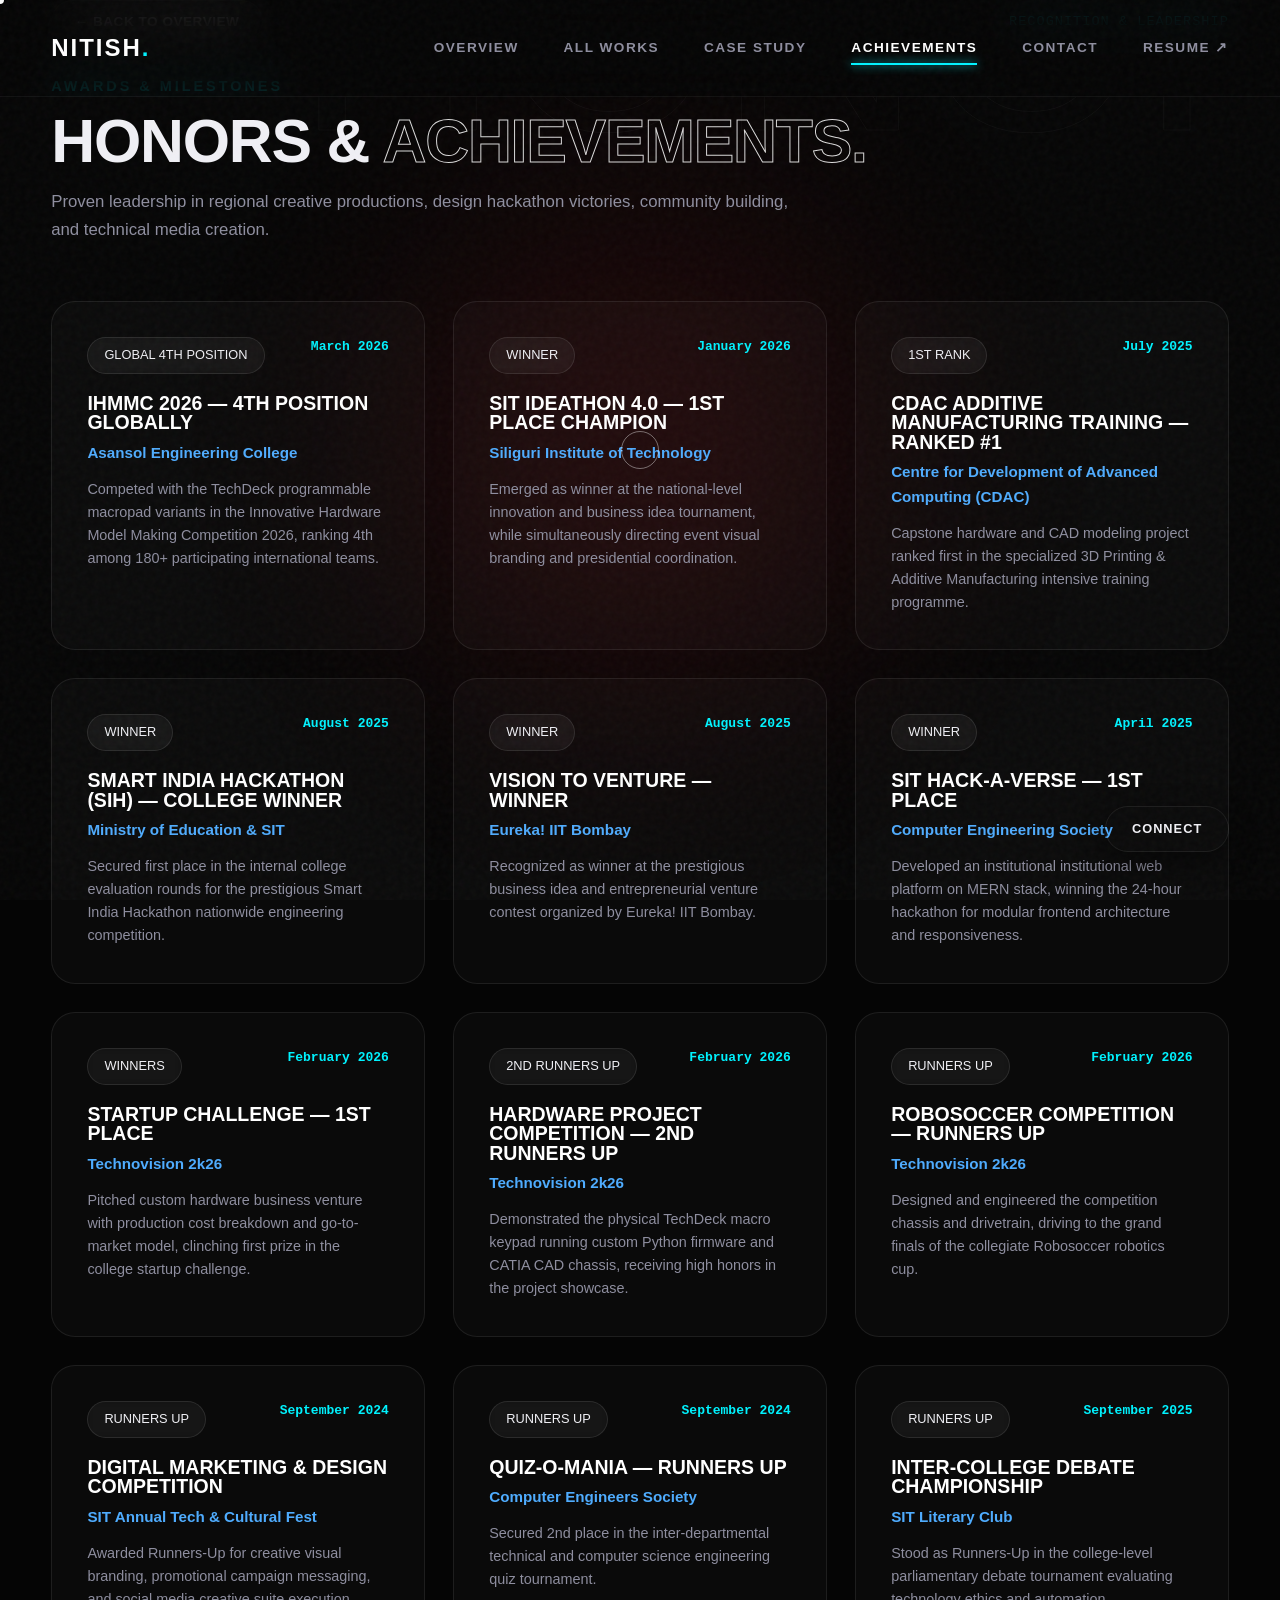
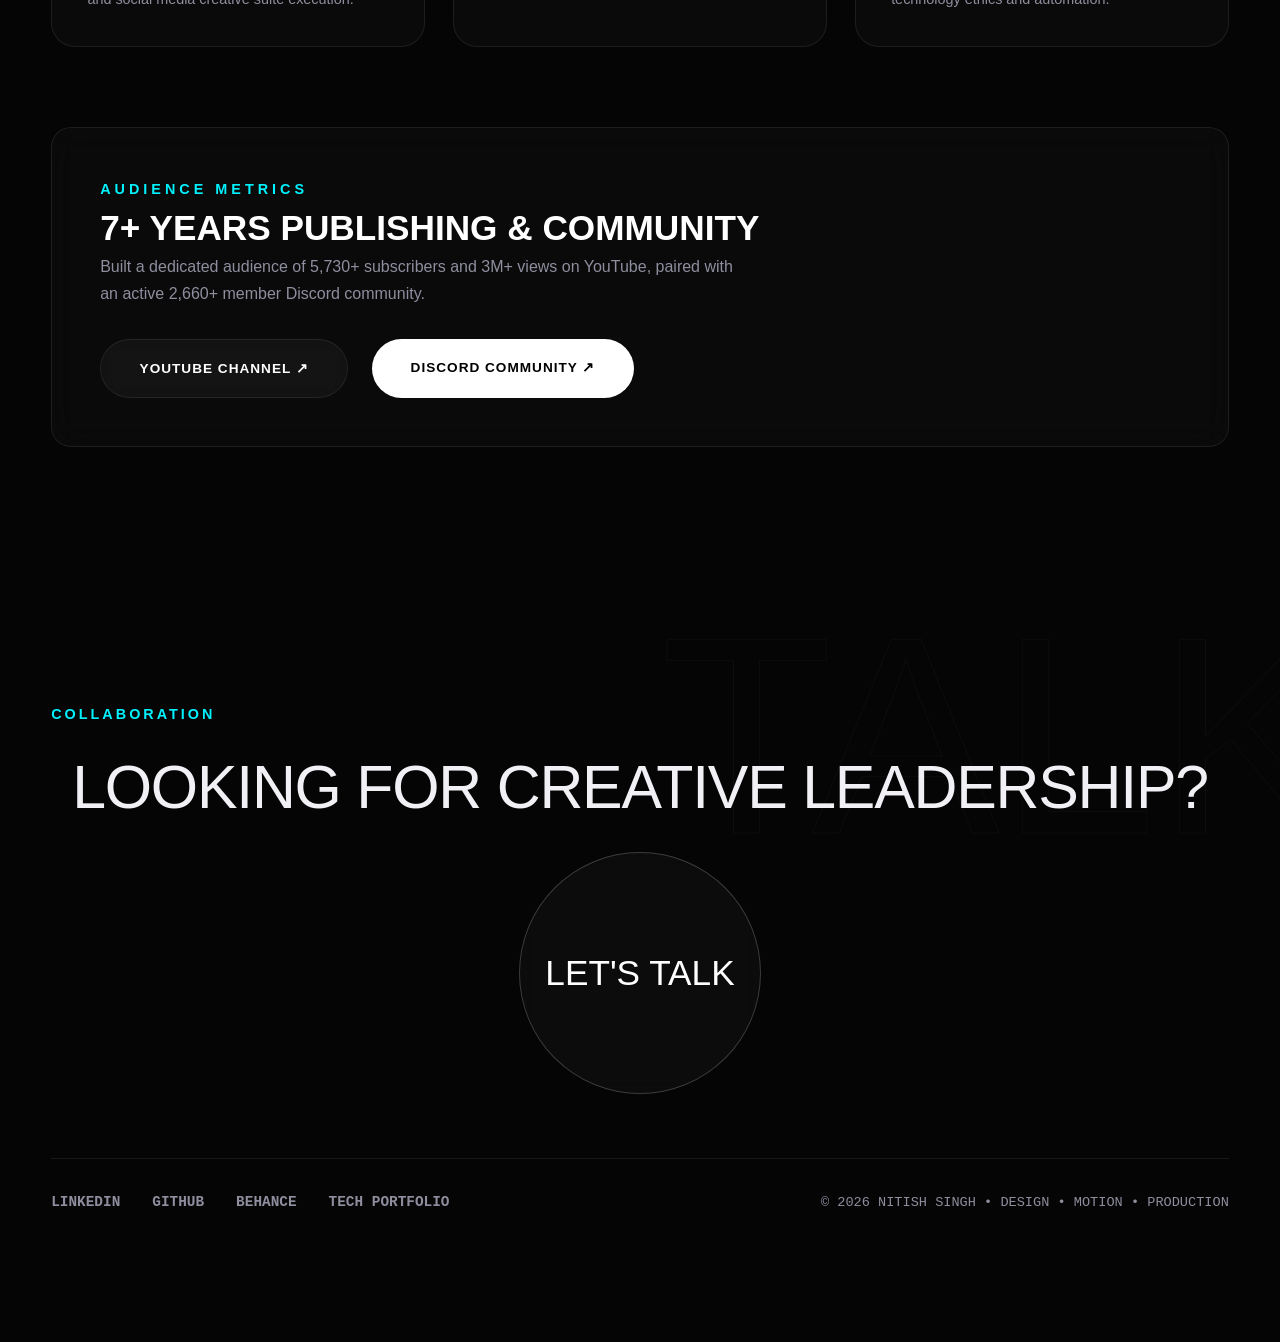
==== achievements/index.html @ adef26c8 "Images" ====
<!DOCTYPE html>
<html lang="en">

<head>
    <meta charset="UTF-8">
    <meta name="viewport" content="width=device-width, initial-scale=1.0">
    <title>Achievements & Recognition | Nitish Singh — Designer & Motion Artist</title>
    <meta name="description" content="Design leadership, hackathon victories, community building milestones, and creative recognition of Nitish Singh.">

    <!-- Fonts -->
    <link rel="preconnect" href="https://fonts.googleapis.com">
    <link rel="preconnect" href="https://fonts.gstatic.com" crossorigin>
    <link href="https://fonts.googleapis.com/css2?family=Cabinet+Grotesk:wght@700;800;900&family=Plus+Jakarta+Sans:wght@400;500;600;700&family=Syne:wght@700;800&display=swap" rel="stylesheet">

    <!-- Styles -->
    <link rel="stylesheet" href="../style.css">
</head>

<body data-page="achievements">
    <script>window.IS_SUBDIR = true;</script>

    <!-- Background Glow Follower -->
    <div id="bg-glow"></div>

    <!-- Custom Cursor -->
    <div id="cursor"></div>
    <div id="cursor-follower"></div>

    <!-- Navigation Header -->
    <header class="navbar">
        <div class="nav-container">
            <a href="../index.html" class="logo magnetic" data-magnetic-strength="10">NITISH<span class="dot">.</span></a>

            <nav class="desktop-nav">
                <ul class="nav-links">
                    <li><a href="../index.html" class="hover-blur nav-item">Overview</a></li>
                    <li><a href="../works/index.html" class="hover-blur nav-item">All Works</a></li>
                    <li><a href="../index.html#work" class="hover-blur nav-item">Case Study</a></li>
                    <li><a href="../achievements/index.html" class="hover-blur nav-item is-active">Achievements</a></li>
                    <li><a href="../contact/index.html" class="hover-blur nav-item">Contact</a></li>
                    <li><a href="../assets/Nitish_Singh_Creative_Resume.pdf" target="_blank" class="hover-blur nav-item">Resume ↗</a></li>
                </ul>
            </nav>

            <!-- Mobile Navigation Toggle -->
            <button id="mobileNavToggle" class="mobile-nav-toggle" aria-label="Toggle navigation menu">
                <span>MENU</span>
            </button>
        </div>
    </header>

    <!-- Mobile Menu Drawer Overlay -->
    <div id="mobileMenu" class="mobile-menu-drawer">
        <button id="mobileMenuClose" class="mobile-menu-close" aria-label="Close menu">&times;</button>
        <a href="../index.html">Overview</a>
        <a href="../works/index.html">All Works</a>
        <a href="../works/branding/index.html">Branding & Identity</a>
        <a href="../works/graphics/index.html">Graphic Design</a>
        <a href="../works/motionvideo/index.html">Motion & Video</a>
        <a href="../works/mockups/index.html">3D & Mockups</a>
        <a href="../works/socialcontent/index.html">Social Content</a>
        <a href="../achievements/index.html">Achievements</a>
        <a href="../contact/index.html">Contact</a>
        <a href="../assets/Nitish_Singh_Creative_Resume.pdf" target="_blank">Resume ↗</a>
    </div>

    <main>
        <!-- Dedicated Achievements Hero -->
        <section class="works-page-hero padding-y">
            <div class="container relative">
                <div class="bg-letter outline">HONOR</div>

                <!-- Back Navigation Action -->
                <div class="works-header-top">
                    <a href="../index.html" class="back-btn-pill magnetic" data-magnetic-strength="15">
                        ← BACK TO OVERVIEW
                    </a>
                    <span style="font-family: monospace; font-size: 0.85rem; color: var(--accent-cyan); letter-spacing: 1px;">
                        RECOGNITION & LEADERSHIP
                    </span>
                </div>

                <!-- Section Heading -->
                <div class="section-title">
                    <p class="greeting" style="color: var(--accent-cyan); letter-spacing: 3px;">AWARDS & MILESTONES</p>
                    <h1 class="display-sm">Honors & <span class="outline">Achievements.</span></h1>
                    <p class="hero-desc" style="max-width: 760px; margin-top: 0.6rem; color: var(--text-muted); font-size: 1.05rem; line-height: 1.7;">
                        Proven leadership in regional creative productions, design hackathon victories, community building, and technical media creation.
                    </p>
                </div>

                <!-- Achievements Grid -->
                <div class="achievements-grid" id="achievementsGridContainer" style="margin-top: 3.5rem;">
                    <!-- Populated dynamically via shared.js -->
                </div>

                <!-- Creator Journey Metric Banner -->
                <div style="margin-top: 5rem; padding: 3rem; background: var(--glass-bg); border: 1px solid var(--glass-border); border-radius: 20px; backdrop-filter: blur(15px);">
                    <div style="display: flex; justify-content: space-between; align-items: center; flex-wrap: wrap; gap: 2rem;">
                        <div>
                            <span class="greeting" style="color: var(--accent-cyan); margin: 0;">AUDIENCE METRICS</span>
                            <h3 style="font-size: 2.2rem; color: #fff; margin-top: 0.5rem; margin-bottom: 0.5rem;">7+ Years Publishing & Community</h3>
                            <p style="color: var(--text-muted); max-width: 650px; line-height: 1.7;">
                                Built a dedicated audience of 5,730+ subscribers and 3M+ views on YouTube, paired with an active 2,660+ member Discord community.
                            </p>
                        </div>
                        <div style="display: flex; gap: 1.5rem; flex-wrap: wrap;">
                            <a href="https://www.youtube.com/technologyhell" target="_blank" class="btn secondary magnetic" data-magnetic-strength="15">
                                <span class="btn-text">YOUTUBE CHANNEL ↗</span>
                            </a>
                            <a href="https://discord.com/invite/6ME9TDt" target="_blank" class="btn primary magnetic" data-magnetic-strength="15">
                                <span class="btn-text">DISCORD COMMUNITY ↗</span>
                            </a>
                        </div>
                    </div>
                </div>
            </div>
        </section>

        <!-- Footer / Contact CTA -->
        <footer class="footer padding-y">
            <div class="container text-center relative">
                <div class="bg-letter outline">TALK</div>
                <p class="greeting" style="color: var(--accent-cyan); letter-spacing: 3px;">COLLABORATION</p>
                <p class="display-sm mb-4">LOOKING FOR CREATIVE LEADERSHIP?</p>
                <a href="../contact/index.html" class="circle-btn magnetic-huge" data-magnetic-strength="50">
                    <span>LET'S TALK</span>
                </a>

                <div class="footer-bottom">
                    <div class="socials">
                        <a href="https://www.linkedin.com/in/nitishsinghslg/" target="_blank" class="hover-blur">LINKEDIN</a>
                        <a href="https://github.com/TechnologyHell" target="_blank" class="hover-blur">GITHUB</a>
                        <a href="https://www.behance.net/technologyhell" target="_blank" class="hover-blur">BEHANCE</a>
                        <a href="https://nitish.technologyhell.in/" target="_blank" class="hover-blur">TECH PORTFOLIO</a>
                    </div>
                    <div class="copy" style="color: var(--text-muted); font-size: 0.85rem; font-family: monospace;">
                        &copy; 2026 NITISH SINGH • DESIGN &bull; MOTION &bull; PRODUCTION
                    </div>
                </div>
            </div>
        </footer>
    </main>

    <!-- Global Draggable Connect Quick Action Button (Persistent across reloads) -->
    <a href="mailto:nitishsinghslg@gmail.com" id="draggable-btn" class="btn magnetic sm" data-magnetic-strength="20" aria-label="Connect with Nitish">
        <span class="btn-text">CONNECT</span>
    </a>

    <!-- Scripts -->
    <script src="../assets/portfolio-data.js"></script>
    <script src="../shared.js"></script>
</body>

</html>
---- style.css ----
/* =========================================================
   PREMIUM PORTFOLIO CSS - Dark, Dynamic, Sci-Fi Aesthetics
   Revision 3.1: Centered Warm Hero, Unbroken Motion Grid, Equal Perspectives & Dedicated Category Routes
   ========================================================= */

:root {
    --bg-black: #050505;
    --bg-darker: #0a0a0c;
    --bg-card: rgba(15, 15, 20, 0.7);
    --text-main: #f0f0f5;
    --text-muted: #8e8e9f;
    
    /* Restored subtle warm reddish atmosphere from earlier version */
    --neon-glow: rgba(255, 30, 40, 0.38);
    
    /* Precision cyan accent for highlights */
    --accent-cyan: #00f2fe;
    --accent-indigo: #4facfe;
    
    --glass-bg: rgba(255, 255, 255, 0.025);
    --glass-border: rgba(255, 255, 255, 0.08);
    --glass-border-hover: rgba(0, 242, 254, 0.4);

    --font-heading: 'Outfit', sans-serif;
    --font-body: 'Space Grotesk', sans-serif;
    
    --ease-out-expo: cubic-bezier(0.16, 1, 0.3, 1);
}

/* Base & Typography */
* {
    margin: 0;
    padding: 0;
    box-sizing: border-box;
    cursor: none; /* Custom Cursor implementation */
}

html {
    scroll-behavior: initial; /* JS handles smooth scroll for premium feel */
}

body {
    background-color: var(--bg-black);
    color: var(--text-main);
    font-family: var(--font-body);
    overflow-x: hidden;
    line-height: 1.6;
}

/* Background Texture & Glow (Warm Reddish Sci-Fi Atmosphere) */
body::before {
    content: '';
    position: fixed;
    top: 0; left: 0; width: 100vw; height: 100vh;
    background-image: url('data:image/svg+xml,%3Csvg viewBox="0 0 200 200" xmlns="http://www.w3.org/2000/svg"%3E%3Cfilter id="noiseFilter"%3E%3CfeTurbulence type="fractalNoise" baseFrequency="0.8" numOctaves="3" stitchTiles="stitch"/%3E%3C/filter%3E%3Crect width="100%25" height="100%25" filter="url(%23noiseFilter)" opacity="0.04"/%3E%3C/svg%3E');
    pointer-events: none;
    z-index: 999;
}

#bg-glow {
    position: fixed;
    width: 65vw;
    height: 65vw;
    border-radius: 50%;
    background: radial-gradient(circle, var(--neon-glow) 0%, transparent 65%);
    filter: blur(95px);
    pointer-events: none;
    z-index: 0;
    top: 50%; left: 50%;
    transform: translate(-50%, -50%);
    opacity: 0.35;
}

/* Custom Cursor Elements */
#cursor, #cursor-follower {
    position: fixed;
    top: 0; left: 0;
    border-radius: 50%;
    pointer-events: none;
    z-index: 10000;
}

#cursor {
    width: 8px; height: 8px;
    background: white;
    transform: translate(-50%, -50%);
    mix-blend-mode: difference;
}

#cursor-follower {
    width: 38px; height: 38px;
    border: 1px solid rgba(255, 255, 255, 0.4);
    transform: translate(-50%, -50%);
    transition: width 0.3s var(--ease-out-expo), height 0.3s var(--ease-out-expo), background 0.3s var(--ease-out-expo);
}

#cursor-follower.hover-active {
    width: 70px; height: 70px;
    background: white;
    border-color: transparent;
    mix-blend-mode: difference;
}

/* Utility Classes */
.container { max-width: 1400px; margin: 0 auto; padding: 0 4vw; z-index: 1; position: relative; }
.container-sm { max-width: 900px; }
.padding-y { padding: 8rem 0; }
.mt-1 { margin-top: 1rem; }
.mt-2 { margin-top: 2rem; }
.mt-3 { margin-top: 3rem; }
.mt-4 { margin-top: 4rem; }
.mb-1 { margin-bottom: 1rem; }
.mb-2 { margin-bottom: 2rem; }
.mb-3 { margin-bottom: 3rem; }
.mb-4 { margin-bottom: 4rem; }
.mx-auto { margin-left: auto; margin-right: auto; }
.text-center { text-align: center; }
.text-right { text-align: right; }
.relative { position: relative; }

/* Text Styles */
h1, h2, h3, h4, .outline { font-family: var(--font-heading); text-transform: uppercase; line-height: 1; }
.outline {
    color: transparent;
    -webkit-text-stroke: 1px rgba(255, 255, 255, 0.85);
}
.text-gradient {
    background: linear-gradient(135deg, var(--accent-cyan), var(--accent-indigo));
    -webkit-background-clip: text;
    background-clip: text;
    -webkit-text-fill-color: transparent;
}
.display-lg { font-size: clamp(3rem, 10vw, 8rem); letter-spacing: -0.04em; }
.display-sm { font-size: clamp(2rem, 5vw, 3.8rem); letter-spacing: -0.02em; margin-bottom: 1rem; }

/* Buttons & Magnetics */
button, a { all: unset; cursor: none; display: inline-block; }

.btn {
    padding: 1.1rem 2.4rem;
    border-radius: 50px;
    font-weight: 700;
    text-transform: uppercase;
    letter-spacing: 1px;
    position: relative;
    overflow: hidden;
    border: 1px solid var(--glass-border);
    transition: transform 0.1s linear, border-color 0.3s;
    font-size: 0.85rem;
    text-align: center;
}
.btn.sm { padding: 0.75rem 1.6rem; font-size: 0.8rem; }
.btn.primary { background: white; color: black; border: none; }
.btn.secondary { background: var(--glass-bg); backdrop-filter: blur(10px); color: white; border: 1px solid var(--glass-border); }

/* Hover fills inside btn */
.btn::before {
    content: '';
    position: absolute;
    top: 100%; left: 0; width: 100%; height: 100%;
    background: linear-gradient(135deg, var(--accent-cyan), var(--accent-indigo));
    transition: top 0.4s var(--ease-out-expo);
    z-index: 0;
}
.btn.primary::before { background: black; }
.btn:hover::before { top: 0; }
.btn-text { position: relative; z-index: 1; transition: color 0.4s var(--ease-out-expo); }
.btn.primary:hover .btn-text { color: white; }
.btn.secondary:hover { border-color: var(--accent-cyan); }
.btn.secondary:hover .btn-text { color: #000; }

/* Navigation */
.navbar {
    position: fixed;
    width: 100%;
    top: 0;
    padding: 1.8rem 0;
    z-index: 100;
    background: rgba(5, 5, 5, 0.75);
    backdrop-filter: blur(20px);
    -webkit-backdrop-filter: blur(20px);
    border-bottom: 1px solid rgba(255, 255, 255, 0.05);
    transition: padding 0.3s, background 0.3s;
}
.nav-container {
    display: flex;
    justify-content: space-between;
    align-items: center;
    padding: 0 4vw;
}
.logo {
    font-family: var(--font-heading);
    font-size: 1.5rem;
    font-weight: 900;
    letter-spacing: 2px;
    color: #fff;
}
.logo .dot { color: var(--accent-cyan); }

.nav-links {
    display: flex;
    gap: 2.8rem;
    list-style: none;
    align-items: center;
}
.nav-links a {
    font-weight: 600;
    text-transform: uppercase;
    font-size: 0.85rem;
    letter-spacing: 1.5px;
    color: var(--text-muted);
    transition: color 0.3s;
    position: relative;
    padding: 0.4rem 0;
}
.nav-links a:hover,
.nav-links a.is-active {
    color: #fff;
}
.nav-links a.is-active::after {
    content: '';
    position: absolute;
    bottom: 0;
    left: 0;
    width: 100%;
    height: 2px;
    background: var(--accent-cyan);
    box-shadow: 0 0 10px var(--accent-cyan);
}

/* Mobile Nav Toggle & Drawer */
.mobile-nav-toggle {
    display: none;
    background: rgba(255, 255, 255, 0.06);
    border: 1px solid var(--glass-border);
    color: #fff;
    padding: 0.6rem 0.8rem;
    border-radius: 8px;
    font-family: monospace;
    font-size: 0.85rem;
    letter-spacing: 1px;
}
.mobile-menu-drawer {
    position: fixed;
    top: 0; left: 0; width: 100vw; height: 100vh;
    background: rgba(5, 5, 8, 0.97);
    backdrop-filter: blur(25px);
    z-index: 9999;
    display: flex;
    flex-direction: column;
    justify-content: center;
    align-items: center;
    gap: 2rem;
    opacity: 0;
    pointer-events: none;
    transition: opacity 0.3s var(--ease-out-expo);
}
.mobile-menu-drawer.is-active {
    opacity: 1;
    pointer-events: auto;
}
.mobile-menu-drawer a {
    font-family: var(--font-heading);
    font-size: 1.8rem;
    font-weight: 700;
    color: #fff;
    text-transform: uppercase;
    letter-spacing: 2px;
    transition: color 0.2s;
}
.mobile-menu-drawer a:hover {
    color: var(--accent-cyan);
}
.mobile-menu-close {
    position: absolute;
    top: 2rem; right: 2rem;
    width: 44px; height: 44px;
    border-radius: 50%;
    background: rgba(255, 255, 255, 0.08);
    border: 1px solid var(--glass-border);
    color: #fff;
    display: flex; align-items: center; justify-content: center;
}

#draggable-btn {
    position: fixed;
    right: 4vw;
    bottom: 3rem;
    top: auto;
    left: auto;
    z-index: 10000;
    cursor: grab;
    touch-action: none;
    user-select: none;
    -webkit-user-select: none;
    box-shadow: 0 10px 30px rgba(0, 0, 0, 0.45);
}
#draggable-btn:active,
#draggable-btn.is-dragging {
    transition: none !important;
    cursor: grabbing;
}

/* =========================================================
   HERO: CENTERED CONTAINER WITH LEFT-ALIGNED CONTENT
   Inspiration: techxeno.in editorial layout
   ========================================================= */
.hero {
    min-height: 100vh;
    display: flex;
    align-items: center;
    justify-content: center;
    padding-top: 100px;
    padding-bottom: 60px;
    position: relative;
}
.hero-layout {
    width: 100%;
    display: flex;
    justify-content: center;
    align-items: center;
}
.hero-text-block {
    width: 100%;
    max-width: 680px;
    margin: 0 auto;
    display: flex;
    flex-direction: column;
    align-items: flex-start;
    text-align: left;
}
.hero-title {
    font-size: clamp(3.8rem, 11vw, 9.5rem);
    margin: 0;
    letter-spacing: -0.04em;
    text-align: left;
    line-height: 0.95;
}
.hero-desc {
    max-width: 620px;
    margin: 1.5rem 0 0 0;
    font-size: clamp(1rem, 1.8vw, 1.2rem);
    color: var(--text-muted);
    line-height: 1.8;
    text-align: left;
}
.greeting {
    font-family: var(--font-heading);
    color: var(--accent-cyan);
    letter-spacing: 4px;
    text-transform: uppercase;
    font-size: 0.9rem;
    margin-bottom: 0.8rem;
    font-weight: 700;
    text-align: left;
}
.cta-wrapper {
    display: flex;
    gap: 1.25rem;
    flex-wrap: wrap;
    justify-content: flex-start;
    margin-top: 2.5rem;
}

/* Masked Reveals */
.reveal-mask { overflow: hidden; position: relative; }
.reveal-line { transform: translateY(120%); transition: transform 1.2s cubic-bezier(0.2, 0.8, 0.2, 1); }
.reveal-line.is-revealed { transform: translateY(0); }
.reveal-up { opacity: 0; transform: translateY(30px) scale(0.96); transition: opacity 1s, transform 1s cubic-bezier(0.2, 0.8, 0.2, 1); }
.reveal-up.is-revealed { opacity: 1; transform: translateY(0) scale(1); }
.delay-1 { transition-delay: 0.1s; }
.delay-2 { transition-delay: 0.2s; }
.delay-3 { transition-delay: 0.3s; }
.delay-4 { transition-delay: 0.4s; }
.delay-5 { transition-delay: 0.5s; }

/* Infinite Ticker Text */
.ticker {
    padding: 2.2rem 0;
    border-top: 1px solid var(--glass-border);
    border-bottom: 1px solid var(--glass-border);
    background: var(--bg-darker);
    overflow: hidden;
    position: relative;
    white-space: nowrap;
}
.ticker-content {
    display: inline-block;
    animation: marquee 26s linear infinite;
}
.ticker-content span {
    font-family: var(--font-heading);
    font-size: 1.6rem;
    font-weight: 800;
    text-transform: uppercase;
    letter-spacing: 1px;
}
.ticker-content .bullet {
    color: var(--accent-cyan);
    margin: 0 1.75rem;
    font-size: 0.9rem;
    vertical-align: middle;
}
@keyframes marquee {
    0% { transform: translateX(0); }
    100% { transform: translateX(-50%); }
}

/* 3D Glass Cards (Tilt Engine) */
.tilt-wrapper { perspective: 1200px; transform-style: preserve-3d; }
.tilt-element {
    background: var(--glass-bg);
    border: 1px solid var(--glass-border);
    border-radius: 24px;
    overflow: hidden;
    position: relative;
    transform: rotateX(0) rotateY(0);
    transition: transform 0.1s;
}
.inner-pad { padding: 2.5rem; }
.glare {
    position: absolute; top: 0; left: 0; width: 100%; height: 100%;
    background: radial-gradient(circle at 50% 50%, rgba(255, 255, 255, 0.1) 0%, transparent 60%);
    opacity: 0; pointer-events: none; z-index: 10;
    transition: opacity 0.3s, background 0.1s;
}
.tilt-wrapper:hover .glare { opacity: 1; }

/* Section Title Pattern */
.section-intro-text {
    max-width: 720px;
    margin-top: 1rem;
    font-size: 1.1rem;
    color: var(--text-muted);
    line-height: 1.8;
    text-align: left;
}

/* Flagship Case Study: Two Editions Side-by-Side */
.edition-cards-grid {
    display: grid;
    grid-template-columns: repeat(2, 1fr);
    gap: 2.5rem;
    margin-top: 3.5rem;
    align-items: stretch;
}
.edition-cards-grid .tilt-wrapper {
    height: 100%;
}
.edition-card {
    height: 100%;
    display: flex;
    flex-direction: column;
    justify-content: space-between;
    background: var(--bg-card);
    border: 1px solid var(--glass-border);
    border-radius: 24px;
    overflow: hidden;
    transition: border-color 0.4s;
}
.edition-card:hover {
    border-color: var(--glass-border-hover);
}
.edition-card-media {
    position: relative;
    width: 100%;
    aspect-ratio: 16 / 9;
    background: #000;
    overflow: hidden;
    cursor: pointer;
}
.edition-card-media img {
    width: 100%;
    height: 100%;
    object-fit: cover;
    transition: transform 0.6s var(--ease-out-expo), filter 0.6s;
    filter: brightness(0.92);
}
.edition-card:hover .edition-card-media img {
    transform: scale(1.05);
    filter: brightness(1.05);
}
.edition-card-body {
    padding: 2.2rem;
    flex: 1;
    display: flex;
    flex-direction: column;
    justify-content: space-between;
}
.edition-meta-tag {
    font-family: monospace;
    font-size: 0.8rem;
    letter-spacing: 1px;
    color: var(--accent-cyan);
    margin-bottom: 0.5rem;
    display: block;
    text-transform: uppercase;
}
.edition-title {
    font-size: 2.2rem;
    margin-bottom: 0.8rem;
    color: #fff;
}
.edition-desc {
    color: var(--text-muted);
    font-size: 0.95rem;
    line-height: 1.7;
    margin-bottom: 1.5rem;
}
.edition-chips {
    display: flex;
    flex-wrap: wrap;
    gap: 0.5rem;
    margin-bottom: 1.8rem;
}
.chip {
    display: inline-block;
    padding: 0.45rem 1rem;
    border: 1px solid rgba(255, 255, 255, 0.1);
    border-radius: 20px;
    font-size: 0.8rem;
    background: rgba(255, 255, 255, 0.03);
    backdrop-filter: blur(4px);
    color: var(--text-main);
}
.edition-actions {
    display: flex;
    gap: 1rem;
    flex-wrap: wrap;
    align-items: center;
}

/* =========================================================
   MOTION & EDITING: UNBROKEN 3-COLUMN GRID
   ========================================================= */
.motion-grid {
    display: grid;
    grid-template-columns: repeat(3, 1fr);
    gap: 2rem;
    margin-top: 3rem;
}
.motion-card {
    height: 100%;
    display: flex;
    flex-direction: column;
    justify-content: space-between;
    background: var(--bg-card);
    border: 1px solid var(--glass-border);
    border-radius: 20px;
    overflow: hidden;
    transition: border-color 0.3s;
}
.motion-card:hover {
    border-color: var(--glass-border-hover);
}
.motion-card-thumb {
    position: relative;
    width: 100%;
    aspect-ratio: 16 / 9;
    background: #000;
    overflow: hidden;
    cursor: pointer;
}
.motion-card-thumb img {
    width: 100%;
    height: 100%;
    object-fit: cover;
    transition: transform 0.5s var(--ease-out-expo), filter 0.5s;
    filter: brightness(0.9);
}
.motion-card:hover .motion-card-thumb img {
    transform: scale(1.06);
    filter: brightness(1.05);
}
.motion-card-body {
    padding: 1.6rem;
    flex: 1;
    display: flex;
    flex-direction: column;
    justify-content: space-between;
}
.motion-card-title {
    font-size: 1.25rem;
    margin-bottom: 0.35rem;
    color: #fff;
}
.motion-card-meta {
    font-family: monospace;
    font-size: 0.75rem;
    color: var(--accent-indigo);
    margin-bottom: 0.8rem;
    display: block;
}
.motion-card-desc {
    font-size: 0.88rem;
    color: var(--text-muted);
    line-height: 1.6;
    margin-bottom: 1.2rem;
}
.motion-card-tags {
    display: flex;
    flex-wrap: wrap;
    gap: 0.4rem;
}
.tag-tech {
    font-family: monospace;
    font-size: 0.72rem;
    padding: 0.2rem 0.55rem;
    border-radius: 4px;
    background: rgba(255, 255, 255, 0.04);
    color: var(--text-main);
    border: 1px solid rgba(255, 255, 255, 0.08);
}

/* Video Card Play Overlay */
.video-play-badge {
    position: absolute;
    inset: 0;
    display: flex;
    align-items: center;
    justify-content: center;
    background: rgba(0, 0, 0, 0.35);
    transition: background 0.3s;
}
.tilt-wrapper:hover .video-play-badge {
    background: rgba(0, 0, 0, 0.15);
}
.video-play-btn {
    width: 60px;
    height: 60px;
    border-radius: 50%;
    background: #fff;
    color: #000;
    display: flex;
    align-items: center;
    justify-content: center;
    box-shadow: 0 0 30px rgba(0, 242, 254, 0.6);
    transition: transform 0.3s var(--ease-out-expo);
}
.tilt-wrapper:hover .video-play-btn {
    transform: scale(1.15);
}

/* =========================================================
   PERSPECTIVES: VISUALLY EQUAL DESKTOP HEIGHTS & ALIGNED BOTTOMS
   ========================================================= */
.dual-grid {
    display: grid;
    grid-template-columns: repeat(2, 1fr);
    gap: 2rem;
    align-items: stretch;
}
.dual-grid .tilt-wrapper {
    height: 100%;
}
.dual-card {
    padding: 3rem;
    height: 100%;
    display: flex;
    flex-direction: column;
    justify-content: space-between;
}
.dual-card-body {
    flex: 1 1 auto;
    display: flex;
    flex-direction: column;
}
.dual-card h3 {
    font-size: 2.2rem;
    margin-bottom: 1rem;
    color: #fff;
}
.dual-card .lead {
    color: var(--text-muted);
    font-size: 1.05rem;
    line-height: 1.7;
    margin-bottom: 2rem;
}
.dual-list {
    list-style: none;
    margin-bottom: 2.5rem;
}
.dual-list li {
    padding: 0.8rem 0;
    border-bottom: 1px solid rgba(255, 255, 255, 0.05);
    display: flex;
    align-items: flex-start;
    gap: 0.8rem;
    font-size: 0.95rem;
    color: var(--text-main);
}
.dual-list li .bullet-dot {
    color: var(--accent-cyan);
    font-size: 1.2rem;
    line-height: 1;
}
.dual-card-footer {
    margin-top: auto;
    padding-top: 1rem;
}

/* =========================================================
   CREATIVE ARCHIVE: 6 PRIMARY TABS ONLY (NO SEARCH/DROPDOWN)
   ========================================================= */
.archive-controls {
    margin-bottom: 2.5rem;
    display: flex;
    justify-content: center;
}
.filter-bar-primary {
    display: flex;
    gap: 0.75rem;
    overflow-x: auto;
    white-space: nowrap;
    scrollbar-width: none;
    -ms-overflow-style: none;
    padding-bottom: 0.5rem;
}
.filter-bar-primary::-webkit-scrollbar {
    display: none;
}
.filter-pill {
    padding: 0.65rem 1.5rem;
    border-radius: 50px;
    font-family: var(--font-body);
    font-size: 0.85rem;
    font-weight: 700;
    letter-spacing: 0.5px;
    text-transform: uppercase;
    border: 1px solid var(--glass-border);
    background: var(--glass-bg);
    backdrop-filter: blur(10px);
    color: var(--text-muted);
    transition: all 0.3s var(--ease-out-expo);
    cursor: pointer;
}
.filter-pill:hover, .filter-pill.active {
    color: #000;
    background: #fff;
    border-color: #fff;
    box-shadow: 0 0 25px rgba(255, 255, 255, 0.3);
}

/* =========================================================
   CREATIVE ARCHIVE: ROW-MAJOR 2-COLUMN GRID (NO GAPS, NO OFFSETS)
   ========================================================= */
.bento-grid {
    display: grid;
    grid-template-columns: repeat(2, 1fr);
    gap: 2rem;
    align-items: stretch;
}
.bento-box {
    position: relative;
    display: flex;
    flex-direction: column;
    height: 100%;
    grid-column: auto !important;
    grid-row: auto !important;
}
.bento-card {
    height: 100%;
    display: flex;
    flex-direction: column;
    justify-content: space-between;
    background: var(--bg-card);
    border: 1px solid var(--glass-border);
    border-radius: 20px;
    overflow: hidden;
    transition: border-color 0.3s, transform 0.3s;
    cursor: pointer;
}
.bento-card:hover {
    border-color: var(--glass-border-hover);
}
.bento-card-thumb {
    position: relative;
    width: 100%;
    aspect-ratio: 16 / 9;
    background: #000;
    overflow: hidden;
}
.bento-card-thumb img {
    width: 100%;
    height: 100%;
    object-fit: cover;
    transition: transform 0.5s ease;
}
.bento-card:hover .bento-card-thumb img {
    transform: scale(1.05);
}
.bento-card-body {
    padding: 1.8rem;
    flex: 1;
    display: flex;
    flex-direction: column;
    justify-content: space-between;
    background: var(--bg-card);
}
.bento-card-meta {
    display: flex;
    justify-content: space-between;
    align-items: center;
    margin-bottom: 0.6rem;
    flex-wrap: wrap;
    gap: 0.4rem;
}
.bento-card-title {
    font-size: 1.35rem;
    color: #fff;
    margin-bottom: 0.5rem;
    line-height: 1.3;
}
.bento-card-desc {
    color: var(--text-muted);
    font-size: 0.92rem;
    line-height: 1.6;
    margin-bottom: 1.25rem;
}
.bento-card-footer {
    display: flex;
    justify-content: space-between;
    align-items: center;
    flex-wrap: wrap;
    gap: 0.8rem;
    padding-top: 1rem;
    border-top: 1px solid rgba(255, 255, 255, 0.05);
    margin-top: auto;
}
.bento-card-tags {
    display: flex;
    gap: 0.5rem;
    flex-wrap: wrap;
}
.bento-card-action {
    font-family: var(--font-body);
    font-size: 0.8rem;
    font-weight: 700;
    color: var(--accent-cyan);
    letter-spacing: 0.5px;
    text-transform: uppercase;
}
.project-tag {
    font-family: monospace;
    font-size: 0.75rem;
    letter-spacing: 1px;
    color: var(--accent-indigo);
    text-transform: uppercase;
}

/* Archive Explore All Action Button */
.archive-action-wrap {
    margin-top: 3.5rem;
    text-align: center;
}

/* =========================================================
   CREATOR JOURNEY: EQUAL DESKTOP HEIGHTS & LINKED PLATFORMS
   ========================================================= */
.creator-stats-grid {
    display: grid;
    grid-template-columns: repeat(3, 1fr);
    gap: 1.5rem;
    align-items: stretch;
    margin-top: 3rem;
}
.creator-stats-grid .tilt-wrapper {
    height: 100%;
}
.creator-card {
    padding: 2.5rem;
    height: 100%;
    display: flex;
    flex-direction: column;
    justify-content: space-between;
}
.creator-card-header {
    display: flex;
    justify-content: space-between;
    align-items: center;
    margin-bottom: 1.5rem;
}
.platform-tag {
    font-family: monospace;
    font-size: 0.8rem;
    letter-spacing: 1px;
    color: var(--accent-cyan);
    background: rgba(0, 242, 254, 0.08);
    padding: 0.3rem 0.8rem;
    border-radius: 4px;
    border: 1px solid rgba(0, 242, 254, 0.2);
    transition: all 0.3s;
}
.platform-tag:hover {
    background: var(--accent-cyan);
    color: #000;
}
.creator-metric-zone {
    min-height: 125px;
    display: flex;
    flex-direction: column;
    justify-content: flex-end;
    margin-bottom: 1.25rem;
}
.stat-highlight {
    font-family: var(--font-heading);
    font-size: 3.2rem;
    font-weight: 800;
    line-height: 1;
    color: #fff;
    margin-bottom: 0.4rem;
    letter-spacing: -0.02em;
}
.stat-sublabel {
    font-family: var(--font-body);
    font-size: 0.95rem;
    color: var(--accent-indigo);
    font-weight: 700;
    text-transform: uppercase;
    letter-spacing: 0.5px;
}
.stat-desc {
    font-size: 0.9rem;
    color: var(--text-muted);
    line-height: 1.6;
    flex: 1;
    margin-bottom: 1.5rem;
}
.creator-footnote {
    margin-top: 2rem;
    padding: 1.25rem 2rem;
    background: rgba(255, 255, 255, 0.015);
    border: 1px solid var(--glass-border);
    border-radius: 12px;
    font-size: 0.85rem;
    color: var(--text-muted);
    display: flex;
    align-items: center;
    gap: 0.75rem;
}

/* =========================================================
   PHYSICAL CREATIONS: EQUAL DESKTOP HEIGHTS
   ========================================================= */
.physical-grid {
    display: grid;
    grid-template-columns: repeat(3, 1fr);
    gap: 1.5rem;
    align-items: stretch;
    margin-top: 3rem;
}
.physical-grid .tilt-wrapper {
    height: 100%;
}
.physical-card {
    height: 100%;
    display: flex;
    flex-direction: column;
    justify-content: space-between;
    overflow: hidden;
}
.physical-img-wrap {
    position: relative;
    width: 100%;
    aspect-ratio: 16 / 10;
    background: #000;
    overflow: hidden;
    cursor: pointer;
}
.physical-img {
    width: 100%;
    height: 100%;
    object-fit: cover;
    transition: transform 0.6s var(--ease-out-expo);
}
.tilt-wrapper:hover .physical-img {
    transform: scale(1.06);
}
.physical-body {
    padding: 2rem;
    flex: 1;
    display: flex;
    flex-direction: column;
    justify-content: space-between;
}
.physical-body h4 {
    font-size: 1.35rem;
    margin-bottom: 0.5rem;
    color: #fff;
}
.physical-body p {
    font-size: 0.9rem;
    color: var(--text-muted);
    line-height: 1.6;
    margin-bottom: 1.2rem;
}
.physical-bottom {
    margin-top: auto;
}

/* =========================================================
   HALL OF FAME: BALANCED TEXT DENSITY & GRID
   ========================================================= */
.achievements-grid {
    display: grid;
    grid-template-columns: repeat(3, 1fr);
    gap: 1.75rem;
    align-items: stretch;
}
.achievements-grid .tilt-wrapper {
    height: 100%;
}
.achievement-card {
    padding: 2.2rem;
    height: 100%;
    display: flex;
    flex-direction: column;
    justify-content: flex-start;
}
.achievement-card h4 {
    font-size: 1.22rem;
    color: #fff;
    margin-bottom: 0.5rem;
}
.achievement-card .description {
    font-size: 0.9rem;
    color: var(--text-muted);
    line-height: 1.6;
}

/* Selected Experience Timeline */
.timeline-container {
    margin-top: 3rem;
    border-top: 1px solid var(--glass-border);
}
.timeline-row {
    display: grid;
    grid-template-columns: 1fr 2fr 3fr;
    padding: 2.5rem 0;
    border-bottom: 1px solid var(--glass-border);
    transition: background 0.3s;
    gap: 1.5rem;
    align-items: flex-start;
}
.timeline-row:hover { background: rgba(255, 255, 255, 0.015); }
.timeline-row .time { color: var(--accent-indigo); font-family: monospace; font-size: 1rem; font-weight: 700; }
.role-group h4 { font-size: 1.5rem; color: #fff; margin-bottom: 0.3rem; }
.role-group .company { color: var(--text-muted); font-size: 0.95rem; }
.timeline-desc { color: var(--text-muted); font-size: 0.95rem; line-height: 1.7; }
.timeline-link {
    color: var(--accent-cyan);
    font-family: monospace;
    font-size: 0.85rem;
    margin-top: 0.6rem;
    display: inline-block;
    transition: text-shadow 0.3s;
}
.timeline-link:hover {
    text-shadow: 0 0 10px var(--accent-cyan);
}

/* Footer / Giant Button */
.circle-btn {
    width: 240px; height: 240px;
    border-radius: 50%;
    border: 1px solid rgba(255, 255, 255, 0.2);
    display: flex; justify-content: center; align-items: center;
    font-size: 2.2rem; font-family: var(--font-heading); text-transform: uppercase;
    margin: 0 auto;
    background: rgba(255, 255, 255, 0.03);
    backdrop-filter: blur(10px);
    transition: border-color 0.4s, box-shadow 0.4s;
    color: #fff;
}
.circle-btn:hover {
    border-color: var(--accent-cyan);
    box-shadow: 0 0 40px rgba(0, 242, 254, 0.4);
}
.footer-bottom {
    display: flex;
    justify-content: space-between;
    align-items: center;
    border-top: 1px solid var(--glass-border);
    padding-top: 2rem;
    margin-top: 4rem;
}
.socials { display: flex; gap: 2rem; }
.socials a { font-weight: bold; font-family: monospace; font-size: 0.9rem; color: var(--text-muted); transition: color 0.3s; }
.socials a:hover { color: #fff; }
.hover-blur:hover { filter: drop-shadow(0 0 10px rgba(255, 255, 255, 0.8)); }

/* Large Bg Letters */
.bg-letter {
    position: absolute;
    top: -80px;
    right: -5%;
    font-size: 22vw;
    z-index: -1;
    opacity: 0.04;
    pointer-events: none;
    line-height: 0.8;
}
.bg-letter.left { left: -8%; right: auto; top: -40px; }

/* =========================================================
   DEDICATED FULL-SCREEN CASE STUDY & DEDICATED CATEGORY OVERLAYS
   ========================================================= */
.case-study-overlay,
.category-page-overlay {
    position: fixed;
    top: 0; left: 0; width: 100vw; height: 100vh;
    background: rgba(5, 5, 8, 0.98);
    backdrop-filter: blur(28px);
    -webkit-backdrop-filter: blur(28px);
    z-index: 100000;
    overflow-y: auto;
    opacity: 0;
    visibility: hidden;
    transition: opacity 0.35s var(--ease-out-expo), visibility 0.35s;
}
.case-study-overlay.is-active,
.category-page-overlay.is-active {
    opacity: 1;
    visibility: visible;
}
.case-study-topbar {
    position: sticky;
    top: 0;
    width: 100%;
    background: rgba(10, 10, 14, 0.9);
    backdrop-filter: blur(20px);
    border-bottom: 1px solid var(--glass-border);
    padding: 1.2rem 4vw;
    display: flex;
    justify-content: space-between;
    align-items: center;
    z-index: 50;
}
.case-study-back-btn {
    display: flex;
    align-items: center;
    gap: 0.6rem;
    font-family: monospace;
    font-size: 0.85rem;
    font-weight: 700;
    color: var(--accent-cyan);
    letter-spacing: 1px;
    padding: 0.5rem 1rem;
    border-radius: 30px;
    border: 1px solid rgba(0, 242, 254, 0.3);
    background: rgba(0, 242, 254, 0.06);
    cursor: pointer;
    transition: all 0.3s;
}
.case-study-back-btn:hover {
    background: var(--accent-cyan);
    color: #000;
}
.case-study-content {
    max-width: 1200px;
    margin: 0 auto;
    padding: 3rem 4vw 6rem 4vw;
}
.case-study-hero {
    position: relative;
    width: 100%;
    border-radius: 20px;
    overflow: hidden;
    margin-bottom: 3.5rem;
    aspect-ratio: 21 / 9;
    border: 1px solid var(--glass-border);
}
.case-study-hero img {
    width: 100%;
    height: 100%;
    object-fit: cover;
}
.case-study-meta-grid {
    display: grid;
    grid-template-columns: 2fr 1fr;
    gap: 3rem;
    margin-bottom: 3.5rem;
    padding-bottom: 3rem;
    border-bottom: 1px solid var(--glass-border);
}
.meta-box {
    background: rgba(255, 255, 255, 0.02);
    border: 1px solid var(--glass-border);
    border-radius: 16px;
    padding: 2rem;
}
.meta-row {
    margin-bottom: 1.25rem;
}
.meta-row:last-child {
    margin-bottom: 0;
}
.meta-label {
    font-family: monospace;
    font-size: 0.75rem;
    text-transform: uppercase;
    color: var(--accent-indigo);
    margin-bottom: 0.25rem;
}
.meta-val {
    font-size: 1rem;
    color: #fff;
    font-weight: 600;
}

.case-study-section {
    margin-bottom: 4rem;
}
.case-study-section-title {
    font-size: 1.8rem;
    margin-bottom: 0.6rem;
    color: #fff;
}
.case-study-section-desc {
    color: var(--text-muted);
    font-size: 0.95rem;
    margin-bottom: 1.8rem;
    max-width: 800px;
}
.case-study-gallery-grid {
    display: grid;
    grid-template-columns: repeat(auto-fill, minmax(260px, 1fr));
    gap: 1.5rem;
}
.case-study-item-card {
    background: var(--bg-card);
    border: 1px solid var(--glass-border);
    border-radius: 16px;
    overflow: hidden;
    cursor: pointer;
    transition: transform 0.3s, border-color 0.3s;
}
.case-study-item-card:hover {
    transform: translateY(-4px);
    border-color: var(--accent-cyan);
}
.case-study-item-card img {
    width: 100%;
    aspect-ratio: 16 / 10;
    object-fit: cover;
    display: block;
}
.case-study-item-info {
    padding: 1rem 1.25rem;
}
.case-study-item-title {
    font-size: 0.95rem;
    color: #fff;
    font-weight: 600;
    margin-bottom: 0.2rem;
}
.case-study-item-type {
    font-family: monospace;
    font-size: 0.75rem;
    color: var(--accent-cyan);
}

.case-study-doc-card {
    display: flex;
    align-items: center;
    justify-content: space-between;
    padding: 1.25rem 2rem;
    background: rgba(255, 255, 255, 0.025);
    border: 1px solid var(--glass-border);
    border-radius: 14px;
    margin-bottom: 1rem;
    transition: border-color 0.3s;
}
.case-study-doc-card:hover {
    border-color: var(--accent-cyan);
}

/* Modals: Lightbox & Video Player */
.modal-overlay {
    position: fixed;
    top: 0; left: 0; width: 100vw; height: 100vh;
    background: rgba(4, 4, 6, 0.95);
    backdrop-filter: blur(24px);
    -webkit-backdrop-filter: blur(24px);
    z-index: 100000;
    display: flex;
    align-items: center;
    justify-content: center;
    padding: 2vw;
    opacity: 0;
    visibility: hidden;
    transition: opacity 0.3s var(--ease-out-expo), visibility 0.3s;
}
.modal-overlay.is-active {
    opacity: 1;
    visibility: visible;
}
.modal-container {
    width: 100%;
    max-width: 1050px;
    max-height: 90vh;
    background: var(--bg-darker);
    border: 1px solid var(--glass-border);
    border-radius: 24px;
    overflow: hidden;
    display: flex;
    flex-direction: column;
    position: relative;
    box-shadow: 0 30px 80px rgba(0, 0, 0, 0.95), 0 0 40px rgba(0, 242, 254, 0.15);
    transform: scale(0.96);
    transition: transform 0.3s var(--ease-out-expo);
}
.modal-overlay.is-active .modal-container {
    transform: scale(1);
}
.modal-close-btn {
    position: absolute;
    top: 1.5rem;
    right: 1.5rem;
    z-index: 10;
    width: 44px;
    height: 44px;
    border-radius: 50%;
    background: rgba(255, 255, 255, 0.08);
    border: 1px solid var(--glass-border);
    color: #fff;
    display: flex;
    align-items: center;
    justify-content: center;
    cursor: pointer;
    transition: all 0.3s;
}
.modal-close-btn:hover {
    background: #fff;
    color: #000;
    transform: rotate(90deg);
}
.modal-image-view {
    background: #000;
    display: flex;
    align-items: center;
    justify-content: center;
    overflow: hidden;
    min-height: 320px;
    max-height: 55vh;
    position: relative;
}
.modal-image-view img {
    max-height: 55vh;
    max-width: 100%;
    object-fit: contain;
}
.modal-body {
    padding: 2rem 2.5rem;
    background: var(--bg-darker);
    overflow-y: auto;
}
.modal-title {
    font-size: 2rem;
    font-family: var(--font-heading);
    margin-bottom: 0.5rem;
    color: #fff;
}
.modal-desc {
    color: var(--text-muted);
    font-size: 0.95rem;
    line-height: 1.7;
    margin-bottom: 1.5rem;
}
.modal-thumbs-strip {
    display: flex;
    gap: 0.8rem;
    overflow-x: auto;
    padding-top: 1rem;
    border-top: 1px solid var(--glass-border);
}
.modal-thumb {
    width: 80px;
    height: 56px;
    border-radius: 8px;
    overflow: hidden;
    border: 1px solid var(--glass-border);
    opacity: 0.5;
    flex-shrink: 0;
    transition: all 0.2s;
    cursor: pointer;
}
.modal-thumb.active, .modal-thumb:hover {
    opacity: 1;
    border-color: #fff;
    transform: scale(1.05);
}
.modal-thumb img {
    width: 100%;
    height: 100%;
    object-fit: cover;
}
.modal-nav-arrow {
    position: absolute;
    top: 50%;
    transform: translateY(-50%);
    width: 44px;
    height: 44px;
    border-radius: 50%;
    background: rgba(0, 0, 0, 0.7);
    border: 1px solid var(--glass-border);
    color: #fff;
    display: flex;
    align-items: center;
    justify-content: center;
    cursor: pointer;
    transition: all 0.3s;
    z-index: 5;
}
.modal-nav-arrow.prev { left: 1.5rem; }
.modal-nav-arrow.next { right: 1.5rem; }
.modal-nav-arrow:hover { background: #fff; color: #000; }

/* Video Player Modal */
.video-responsive-wrap {
    position: relative;
    width: 100%;
    aspect-ratio: 16 / 9;
    background: #000;
}
.video-responsive-wrap iframe {
    width: 100%;
    height: 100%;
    border: none;
}
.video-native-player {
    width: 100%;
    height: 100%;
    background: #000;
    object-fit: contain;
}

/* Responsive Media Queries */
@media (max-width: 1100px) {
    .motion-grid { grid-template-columns: repeat(2, 1fr); }
    .dual-grid { grid-template-columns: 1fr; }
    .creator-stats-grid { grid-template-columns: 1fr; }
    .physical-grid { grid-template-columns: 1fr; }
    .achievements-grid { grid-template-columns: repeat(2, 1fr); }
    .edition-cards-grid { grid-template-columns: 1fr; }
    .bento-grid { grid-template-columns: repeat(2, 1fr); gap: 1.5rem; }
    .case-study-meta-grid { grid-template-columns: 1fr; }
    .timeline-row { grid-template-columns: 1fr; gap: 1rem; padding: 2rem 0; }
    .bg-letter { display: none; }
}

@media (max-width: 768px) {
    .nav-links { display: none; }
    .mobile-nav-toggle { display: block; }
    .motion-grid { grid-template-columns: 1fr; }
    .bento-grid { grid-template-columns: 1fr; gap: 1.5rem; }
    .achievements-grid { grid-template-columns: 1fr; gap: 1.25rem; }
    .hero-title { font-size: clamp(3.2rem, 13vw, 5.5rem); }
    #cursor, #cursor-follower { display: none; }
    .edition-title { font-size: 1.7rem; }
    .dual-card { padding: 2rem; }
    .circle-btn { width: 190px; height: 190px; font-size: 1.8rem; }
}

/* Reduced Motion Support */
@media (prefers-reduced-motion: reduce) {
    .ticker-content {
        animation: none !important;
    }
    .reveal-line, .reveal-up {
        transform: none !important;
        transition: none !important;
        opacity: 1 !important;
    }
    .tilt-element {
        transform: none !important;
        transition: none !important;
    }
}

/* =========================================================
   DEDICATED WORKS PAGE STYLING (Multi-Page Architecture)
   ========================================================= */
.works-page-hero {
    padding-top: calc(var(--nav-height) + 3.5rem);
    min-height: 85vh;
}

.works-header-top {
    display: flex;
    justify-content: space-between;
    align-items: center;
    margin-bottom: 2rem;
    flex-wrap: wrap;
    gap: 1rem;
}

.back-btn-pill {
    display: inline-flex;
    align-items: center;
    gap: 0.5rem;
    padding: 0.6rem 1.4rem;
    border-radius: 999px;
    background: rgba(255, 255, 255, 0.04);
    border: 1px solid var(--glass-border);
    color: var(--text-main);
    font-size: 0.85rem;
    font-weight: 600;
    letter-spacing: 0.5px;
    transition: all 0.25s ease;
    text-decoration: none;
}

.back-btn-pill:hover {
    background: rgba(255, 255, 255, 0.1);
    border-color: var(--accent-cyan);
    color: var(--accent-cyan);
    transform: translateX(-4px);
}

.works-meta-bar {
    display: flex;
    justify-content: space-between;
    align-items: center;
    padding: 1rem 1.75rem;
    margin-bottom: 2.5rem;
    background: rgba(255, 255, 255, 0.02);
    border: 1px solid var(--glass-border);
    border-radius: 12px;
    font-family: monospace;
    font-size: 0.85rem;
    color: var(--text-muted);
    letter-spacing: 0.5px;
}

@media (max-width: 768px) {
    .works-page-hero {
        padding-top: calc(var(--nav-height) + 2rem);
    }
    .works-meta-bar {
        flex-direction: column;
        align-items: flex-start;
        gap: 0.5rem;
    }
    .contact-grid {
        grid-template-columns: 1fr;
    }
}

/* =========================================================
   CONTACT PAGE & INTERACTIVE TOAST STYLING
   ========================================================= */
.contact-grid {
    display: grid;
    grid-template-columns: repeat(3, 1fr);
    gap: 1.5rem;
    margin-top: 3rem;
}

.contact-card {
    padding: 2.2rem;
    border-radius: 16px;
    background: var(--glass-bg);
    border: 1px solid var(--glass-border);
    backdrop-filter: blur(12px);
    display: flex;
    flex-direction: column;
    justify-content: space-between;
    transition: transform 0.3s, border-color 0.3s;
}

.contact-card:hover {
    border-color: var(--accent-cyan);
    transform: translateY(-4px);
}

.contact-channel-icon {
    width: 48px;
    height: 48px;
    border-radius: 12px;
    background: rgba(255, 255, 255, 0.04);
    border: 1px solid var(--glass-border);
    display: flex;
    align-items: center;
    justify-content: center;
    color: var(--accent-cyan);
    margin-bottom: 1.5rem;
}

.copy-toast {
    position: fixed;
    bottom: 2rem;
    left: 50%;
    transform: translateX(-50%) translateY(100px);
    background: rgba(10, 15, 25, 0.95);
    border: 1px solid var(--accent-cyan);
    color: #fff;
    padding: 0.8rem 1.8rem;
    border-radius: 50px;
    font-family: monospace;
    font-size: 0.9rem;
    letter-spacing: 1px;
    box-shadow: 0 10px 40px rgba(0, 242, 254, 0.3);
    z-index: 999999;
    opacity: 0;
    transition: all 0.35s var(--ease-out-expo);
    pointer-events: none;
}

.copy-toast.is-active {
    transform: translateX(-50%) translateY(0);
    opacity: 1;
}
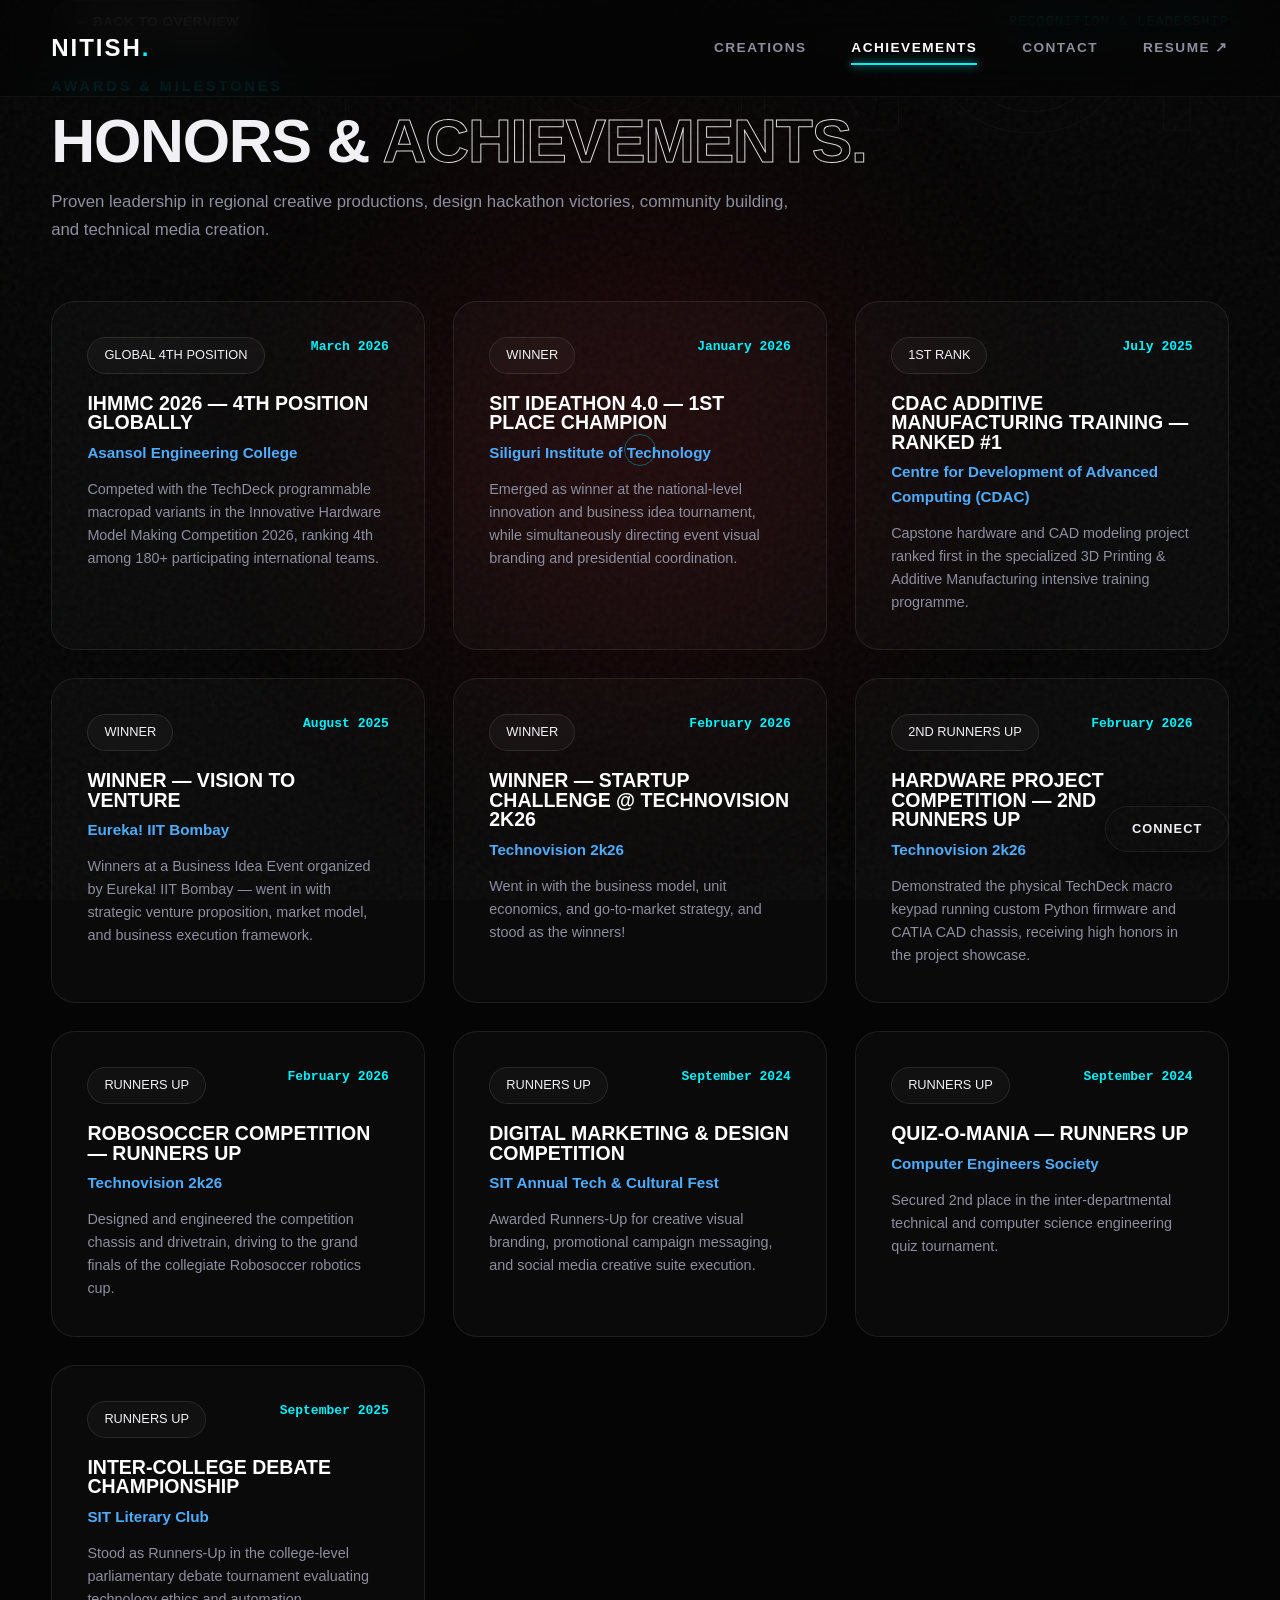
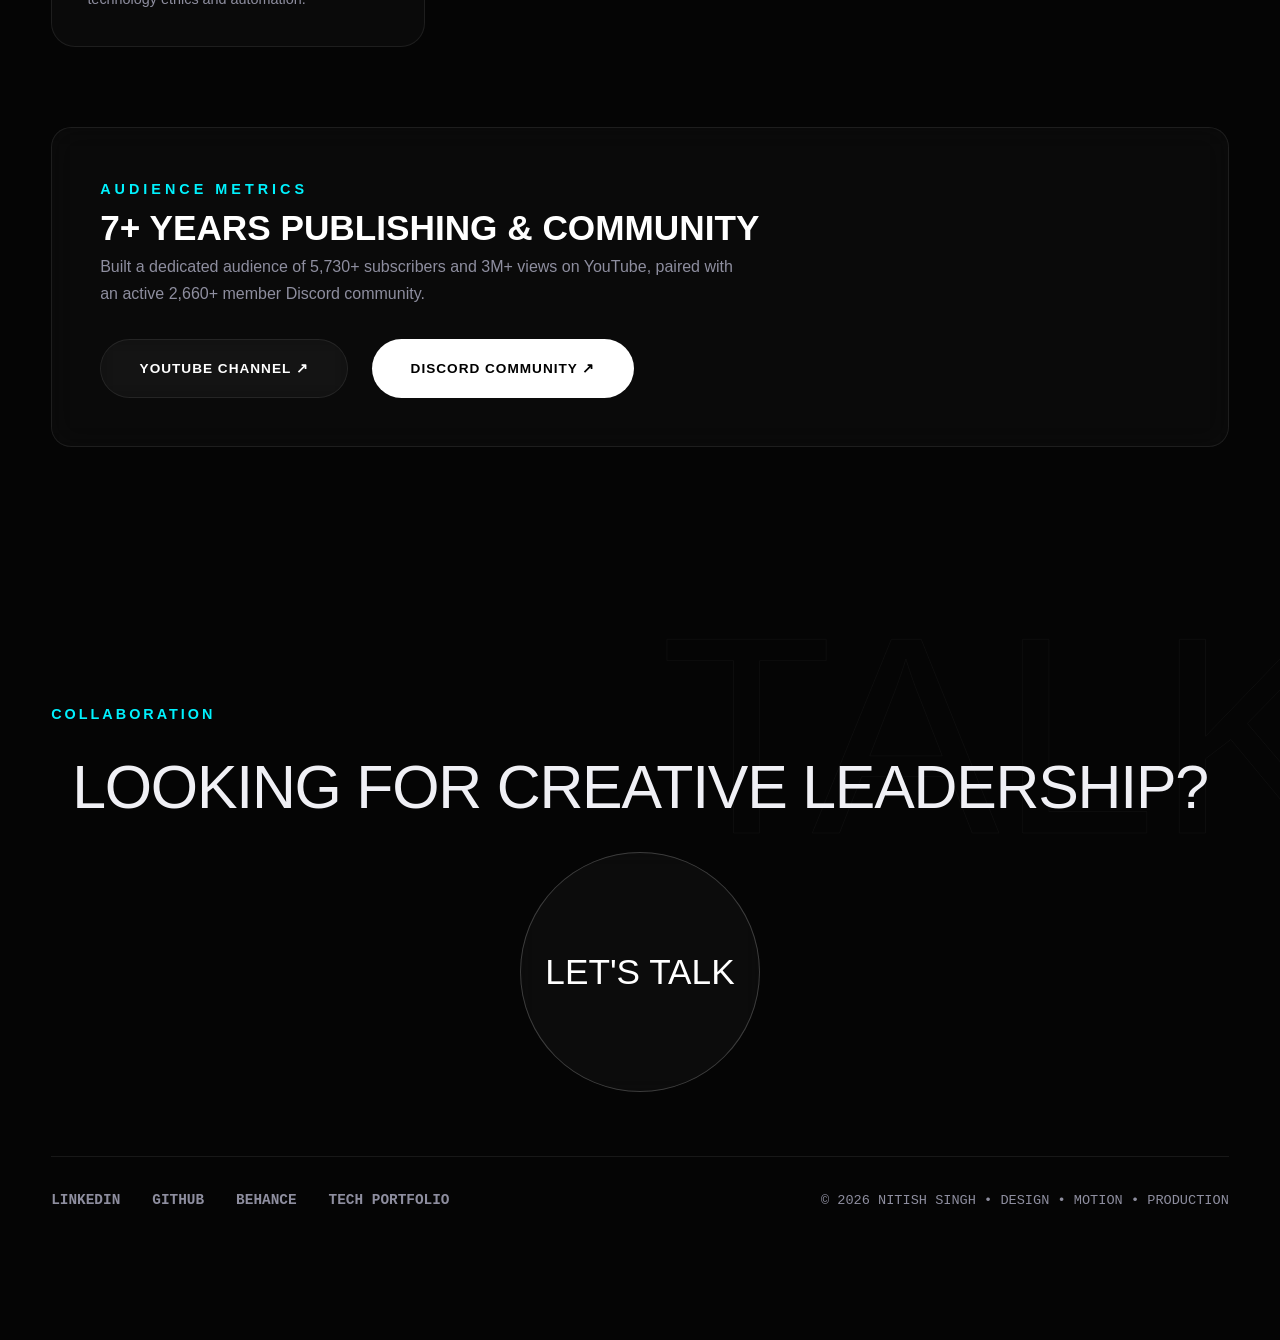
==== commit 2d9ba17a: "Iframe patch" ====
--- a/achievements/index.html
+++ b/achievements/index.html
@@ -4,6 +4,7 @@
 <head>
     <meta charset="UTF-8">
     <meta name="viewport" content="width=device-width, initial-scale=1.0">
+    <meta name="referrer" content="strict-origin-when-cross-origin">
     <title>Achievements & Recognition | Nitish Singh — Designer & Motion Artist</title>
     <meta name="description" content="Design leadership, hackathon victories, community building milestones, and creative recognition of Nitish Singh.">
 
@@ -11,6 +12,10 @@
     <link rel="preconnect" href="https://fonts.googleapis.com">
     <link rel="preconnect" href="https://fonts.gstatic.com" crossorigin>
     <link href="https://fonts.googleapis.com/css2?family=Cabinet+Grotesk:wght@700;800;900&family=Plus+Jakarta+Sans:wght@400;500;600;700&family=Syne:wght@700;800&display=swap" rel="stylesheet">
+
+    <!-- Favicon -->
+    <link rel="icon" type="image/svg+xml" href="data:image/svg+xml,<svg xmlns='http://www.w3.org/2000/svg' viewBox='0 0 100 100'><rect width='100' height='100' rx='20' fill='%23050505'/><path d='M30 70V30L55 55V30H70V70L45 45V70H30Z' fill='%2300f2fe'/></svg>">
+    <link rel="icon" type="image/svg+xml" href="../favicon.svg">
 
     <!-- Styles -->
     <link rel="stylesheet" href="../style.css">
@@ -33,12 +38,10 @@
 
             <nav class="desktop-nav">
                 <ul class="nav-links">
-                    <li><a href="../index.html" class="hover-blur nav-item">Overview</a></li>
-                    <li><a href="../works/index.html" class="hover-blur nav-item">All Works</a></li>
-                    <li><a href="../index.html#work" class="hover-blur nav-item">Case Study</a></li>
-                    <li><a href="../achievements/index.html" class="hover-blur nav-item is-active">Achievements</a></li>
+                    <li><a href="../works/index.html" class="hover-blur nav-item">Creations</a></li>
+                    <li><a href="index.html" class="hover-blur nav-item is-active">Achievements</a></li>
                     <li><a href="../contact/index.html" class="hover-blur nav-item">Contact</a></li>
-                    <li><a href="../assets/Nitish_Singh_Creative_Resume.pdf" target="_blank" class="hover-blur nav-item">Resume ↗</a></li>
+                    <li><a href="https://drive.google.com/file/d/1DieFi6Mk-B6EoKDMg8yGlseBv7SV4-5v/view?usp=sharing" target="_blank" rel="noopener noreferrer" class="hover-blur nav-item">Resume ↗</a></li>
                 </ul>
             </nav>
 
@@ -52,16 +55,11 @@
     <!-- Mobile Menu Drawer Overlay -->
     <div id="mobileMenu" class="mobile-menu-drawer">
         <button id="mobileMenuClose" class="mobile-menu-close" aria-label="Close menu">&times;</button>
-        <a href="../index.html">Overview</a>
-        <a href="../works/index.html">All Works</a>
-        <a href="../works/branding/index.html">Branding & Identity</a>
-        <a href="../works/graphics/index.html">Graphic Design</a>
-        <a href="../works/motionvideo/index.html">Motion & Video</a>
-        <a href="../works/mockups/index.html">3D & Mockups</a>
-        <a href="../works/socialcontent/index.html">Social Content</a>
-        <a href="../achievements/index.html">Achievements</a>
+        <a href="../index.html">Home</a>
+        <a href="../works/index.html">Creations</a>
+        <a href="index.html">Achievements</a>
         <a href="../contact/index.html">Contact</a>
-        <a href="../assets/Nitish_Singh_Creative_Resume.pdf" target="_blank">Resume ↗</a>
+        <a href="https://drive.google.com/file/d/1DieFi6Mk-B6EoKDMg8yGlseBv7SV4-5v/view?usp=sharing" target="_blank" rel="noopener noreferrer">Resume ↗</a>
     </div>
 
     <main>
--- a/style.css
+++ b/style.css
@@ -32,7 +32,10 @@
     margin: 0;
     padding: 0;
     box-sizing: border-box;
-    cursor: none; /* Custom Cursor implementation */
+}
+
+button, a, .edition-card-media, .bento-card, .motion-card-thumb, .card-action-btn, [onclick] {
+    cursor: pointer !important;
 }
 
 html {
@@ -53,8 +56,8 @@
     position: fixed;
     top: 0; left: 0; width: 100vw; height: 100vh;
     background-image: url('data:image/svg+xml,%3Csvg viewBox="0 0 200 200" xmlns="http://www.w3.org/2000/svg"%3E%3Cfilter id="noiseFilter"%3E%3CfeTurbulence type="fractalNoise" baseFrequency="0.8" numOctaves="3" stitchTiles="stitch"/%3E%3C/filter%3E%3Crect width="100%25" height="100%25" filter="url(%23noiseFilter)" opacity="0.04"/%3E%3C/svg%3E');
-    pointer-events: none;
-    z-index: 999;
+    pointer-events: none !important;
+    z-index: -1;
 }
 
 #bg-glow {
@@ -64,41 +67,35 @@
     border-radius: 50%;
     background: radial-gradient(circle, var(--neon-glow) 0%, transparent 65%);
     filter: blur(95px);
-    pointer-events: none;
-    z-index: 0;
+    pointer-events: none !important;
+    z-index: -1;
     top: 50%; left: 50%;
     transform: translate(-50%, -50%);
     opacity: 0.35;
 }
 
-/* Custom Cursor Elements */
-#cursor, #cursor-follower {
+/* Ambient Cursor Accent (Native Cursor Preserved) */
+#cursor {
+    display: none !important;
+    pointer-events: none !important;
+}
+
+#cursor-follower {
     position: fixed;
     top: 0; left: 0;
+    width: 32px; height: 32px;
+    border: 1px solid rgba(0, 242, 254, 0.35);
     border-radius: 50%;
-    pointer-events: none;
+    pointer-events: none !important;
     z-index: 10000;
-}
-
-#cursor {
-    width: 8px; height: 8px;
-    background: white;
     transform: translate(-50%, -50%);
-    mix-blend-mode: difference;
-}
-
-#cursor-follower {
-    width: 38px; height: 38px;
-    border: 1px solid rgba(255, 255, 255, 0.4);
-    transform: translate(-50%, -50%);
-    transition: width 0.3s var(--ease-out-expo), height 0.3s var(--ease-out-expo), background 0.3s var(--ease-out-expo);
+    transition: width 0.2s ease, height 0.2s ease, border-color 0.2s ease, background 0.2s ease;
 }
 
 #cursor-follower.hover-active {
-    width: 70px; height: 70px;
-    background: white;
-    border-color: transparent;
-    mix-blend-mode: difference;
+    width: 46px; height: 46px;
+    border-color: rgba(0, 242, 254, 0.7);
+    background: rgba(0, 242, 254, 0.05);
 }
 
 /* Utility Classes */
@@ -134,20 +131,31 @@
 .display-sm { font-size: clamp(2rem, 5vw, 3.8rem); letter-spacing: -0.02em; margin-bottom: 1rem; }
 
 /* Buttons & Magnetics */
-button, a { all: unset; cursor: none; display: inline-block; }
+button, a {
+    cursor: pointer;
+    text-decoration: none;
+    color: inherit;
+    display: inline-block;
+}
 
 .btn {
+    display: inline-flex;
+    align-items: center;
+    justify-content: center;
     padding: 1.1rem 2.4rem;
     border-radius: 50px;
     font-weight: 700;
     text-transform: uppercase;
     letter-spacing: 1px;
     position: relative;
+    z-index: 5;
     overflow: hidden;
     border: 1px solid var(--glass-border);
     transition: transform 0.1s linear, border-color 0.3s;
     font-size: 0.85rem;
     text-align: center;
+    cursor: pointer;
+    user-select: none;
 }
 .btn.sm { padding: 0.75rem 1.6rem; font-size: 0.8rem; }
 .btn.primary { background: white; color: black; border: none; }
@@ -161,13 +169,44 @@
     background: linear-gradient(135deg, var(--accent-cyan), var(--accent-indigo));
     transition: top 0.4s var(--ease-out-expo);
     z-index: 0;
+    pointer-events: none !important;
 }
 .btn.primary::before { background: black; }
 .btn:hover::before { top: 0; }
-.btn-text { position: relative; z-index: 1; transition: color 0.4s var(--ease-out-expo); }
+.btn-text { position: relative; z-index: 1; transition: color 0.4s var(--ease-out-expo); pointer-events: none !important; }
 .btn.primary:hover .btn-text { color: white; }
 .btn.secondary:hover { border-color: var(--accent-cyan); }
 .btn.secondary:hover .btn-text { color: #000; }
+
+/* Ensure button children NEVER intercept clicks and cause mousedown/mouseup target mismatch */
+.btn > *,
+.btn::before,
+.btn::after,
+.circle-btn > *,
+.circle-btn::before,
+.circle-btn::after,
+button > * {
+    pointer-events: none !important;
+}
+
+/* Normal button and anchor styling */
+button, a {
+    cursor: pointer;
+    text-decoration: none;
+    color: inherit;
+    display: inline-block;
+}
+
+.btn {
+    cursor: pointer;
+    user-select: none;
+}
+
+/* Freeze magnetic drift during click/active */
+.magnetic:active,
+.magnetic-huge:active {
+    transform: none !important;
+}
 
 /* Navigation */
 .navbar {
@@ -246,18 +285,27 @@
     background: rgba(5, 5, 8, 0.97);
     backdrop-filter: blur(25px);
     z-index: 9999;
-    display: flex;
+    display: none;
     flex-direction: column;
     justify-content: center;
     align-items: center;
     gap: 2rem;
     opacity: 0;
     pointer-events: none;
+    visibility: hidden;
     transition: opacity 0.3s var(--ease-out-expo);
 }
 .mobile-menu-drawer.is-active {
-    opacity: 1;
-    pointer-events: auto;
+    display: flex !important;
+    opacity: 1 !important;
+    visibility: visible !important;
+    pointer-events: auto !important;
+}
+.mobile-menu-drawer:not(.is-active),
+.mobile-menu-drawer:not(.is-active) * {
+    display: none !important;
+    pointer-events: none !important;
+    visibility: hidden !important;
 }
 .mobile-menu-drawer a {
     font-family: var(--font-heading);
@@ -406,25 +454,34 @@
     100% { transform: translateX(-50%); }
 }
 
-/* 3D Glass Cards (Tilt Engine) */
-.tilt-wrapper { perspective: 1200px; transform-style: preserve-3d; }
+/* Cards: Clean, High-End CSS Hover & Glow (Zero JS Mousemove Lag) */
+.tilt-wrapper {
+    position: relative;
+    transition: transform 0.28s var(--ease-out-expo);
+}
 .tilt-element {
     background: var(--glass-bg);
     border: 1px solid var(--glass-border);
     border-radius: 24px;
     overflow: hidden;
     position: relative;
-    transform: rotateX(0) rotateY(0);
-    transition: transform 0.1s;
+    transition: border-color 0.3s ease, box-shadow 0.3s ease, transform 0.3s var(--ease-out-expo);
 }
 .inner-pad { padding: 2.5rem; }
-.glare {
-    position: absolute; top: 0; left: 0; width: 100%; height: 100%;
-    background: radial-gradient(circle at 50% 50%, rgba(255, 255, 255, 0.1) 0%, transparent 60%);
-    opacity: 0; pointer-events: none; z-index: 10;
-    transition: opacity 0.3s, background 0.1s;
-}
-.tilt-wrapper:hover .glare { opacity: 1; }
+.glare { display: none !important; }
+
+/* Elegant hover glow across all interactive cards */
+.tilt-wrapper:hover .tilt-element,
+.edition-card:hover,
+.dual-card:hover,
+.motion-card:hover,
+.bento-card:hover,
+.contact-card:hover,
+.achievement-card:hover {
+    border-color: rgba(0, 242, 254, 0.45) !important;
+    box-shadow: 0 16px 40px rgba(0, 0, 0, 0.6), 0 0 28px rgba(0, 242, 254, 0.15) !important;
+    transform: translateY(-4px);
+}
 
 /* Section Title Pattern */
 .section-intro-text {
@@ -436,11 +493,11 @@
     text-align: left;
 }
 
-/* Flagship Case Study: Two Editions Side-by-Side */
+/* Flagship Case Study: Editions Grid */
 .edition-cards-grid {
     display: grid;
-    grid-template-columns: repeat(2, 1fr);
-    gap: 2.5rem;
+    grid-template-columns: repeat(3, 1fr);
+    gap: 1.8rem;
     margin-top: 3.5rem;
     align-items: stretch;
 }
@@ -621,6 +678,7 @@
     justify-content: center;
     background: rgba(0, 0, 0, 0.35);
     transition: background 0.3s;
+    pointer-events: none !important;
 }
 .tilt-wrapper:hover .video-play-badge {
     background: rgba(0, 0, 0, 0.15);
@@ -636,6 +694,7 @@
     justify-content: center;
     box-shadow: 0 0 30px rgba(0, 242, 254, 0.6);
     transition: transform 0.3s var(--ease-out-expo);
+    pointer-events: none !important;
 }
 .tilt-wrapper:hover .video-play-btn {
     transform: scale(1.15);
@@ -697,6 +756,13 @@
 .dual-card-footer {
     margin-top: auto;
     padding-top: 1rem;
+    position: relative;
+    z-index: 20;
+}
+.dual-card-footer a {
+    position: relative;
+    z-index: 25;
+    pointer-events: auto;
 }
 
 /* =========================================================
@@ -826,19 +892,42 @@
     padding-top: 1rem;
     border-top: 1px solid rgba(255, 255, 255, 0.05);
     margin-top: auto;
+    position: relative;
+    z-index: 5;
+    pointer-events: auto;
 }
 .bento-card-tags {
     display: flex;
     gap: 0.5rem;
     flex-wrap: wrap;
 }
-.bento-card-action {
+.bento-card-action,
+.card-action-link {
     font-family: var(--font-body);
     font-size: 0.8rem;
     font-weight: 700;
     color: var(--accent-cyan);
     letter-spacing: 0.5px;
     text-transform: uppercase;
+    text-decoration: none;
+    cursor: pointer;
+    display: inline-flex;
+    align-items: center;
+    gap: 0.35rem;
+    transition: color 0.2s, transform 0.2s;
+}
+.card-action-link:hover,
+.bento-card:hover .bento-card-action {
+    color: #fff;
+    transform: translateX(3px);
+}
+.card-action-btn {
+    padding: 0.55rem 1rem !important;
+    font-size: 0.75rem !important;
+    border-radius: 20px !important;
+    letter-spacing: 0.5px !important;
+    white-space: nowrap;
+    text-decoration: none !important;
 }
 .project-tag {
     font-family: monospace;
@@ -1114,14 +1203,26 @@
     -webkit-backdrop-filter: blur(28px);
     z-index: 100000;
     overflow-y: auto;
+    display: none;
     opacity: 0;
     visibility: hidden;
+    pointer-events: none;
     transition: opacity 0.35s var(--ease-out-expo), visibility 0.35s;
 }
 .case-study-overlay.is-active,
 .category-page-overlay.is-active {
-    opacity: 1;
-    visibility: visible;
+    display: block !important;
+    opacity: 1 !important;
+    visibility: visible !important;
+    pointer-events: auto !important;
+}
+.case-study-overlay:not(.is-active),
+.case-study-overlay:not(.is-active) *,
+.category-page-overlay:not(.is-active),
+.category-page-overlay:not(.is-active) * {
+    display: none !important;
+    pointer-events: none !important;
+    visibility: hidden !important;
 }
 .case-study-topbar {
     position: sticky;
@@ -1283,17 +1384,26 @@
     backdrop-filter: blur(24px);
     -webkit-backdrop-filter: blur(24px);
     z-index: 100000;
-    display: flex;
+    display: none;
     align-items: center;
     justify-content: center;
     padding: 2vw;
     opacity: 0;
     visibility: hidden;
+    pointer-events: none;
     transition: opacity 0.3s var(--ease-out-expo), visibility 0.3s;
 }
 .modal-overlay.is-active {
-    opacity: 1;
-    visibility: visible;
+    display: flex !important;
+    opacity: 1 !important;
+    visibility: visible !important;
+    pointer-events: auto !important;
+}
+.modal-overlay:not(.is-active),
+.modal-overlay:not(.is-active) * {
+    display: none !important;
+    pointer-events: none !important;
+    visibility: hidden !important;
 }
 .modal-container {
     width: 100%;
@@ -1574,6 +1684,28 @@
     transform: translateY(-4px);
 }
 
+.portfolios-networks-grid {
+    display: grid;
+    grid-template-columns: repeat(3, 1fr);
+    gap: 1.25rem;
+}
+
+@media (max-width: 900px) {
+    .portfolios-networks-grid {
+        grid-template-columns: repeat(2, 1fr);
+    }
+}
+
+@media (max-width: 600px) {
+    .portfolios-networks-grid {
+        grid-template-columns: 1fr;
+    }
+}
+
+[data-page="contact"] #draggable-btn {
+    display: none !important;
+}
+
 .contact-channel-icon {
     width: 48px;
     height: 48px;
@@ -1603,13 +1735,20 @@
     box-shadow: 0 10px 40px rgba(0, 242, 254, 0.3);
     z-index: 999999;
     opacity: 0;
+    display: none;
+    pointer-events: none;
     transition: all 0.35s var(--ease-out-expo);
-    pointer-events: none;
 }
 
 .copy-toast.is-active {
+    display: block !important;
     transform: translateX(-50%) translateY(0);
-    opacity: 1;
-}
-
-
+    opacity: 1 !important;
+}
+.copy-toast:not(.is-active),
+.copy-toast:not(.is-active) * {
+    display: none !important;
+    pointer-events: none !important;
+}
+
+
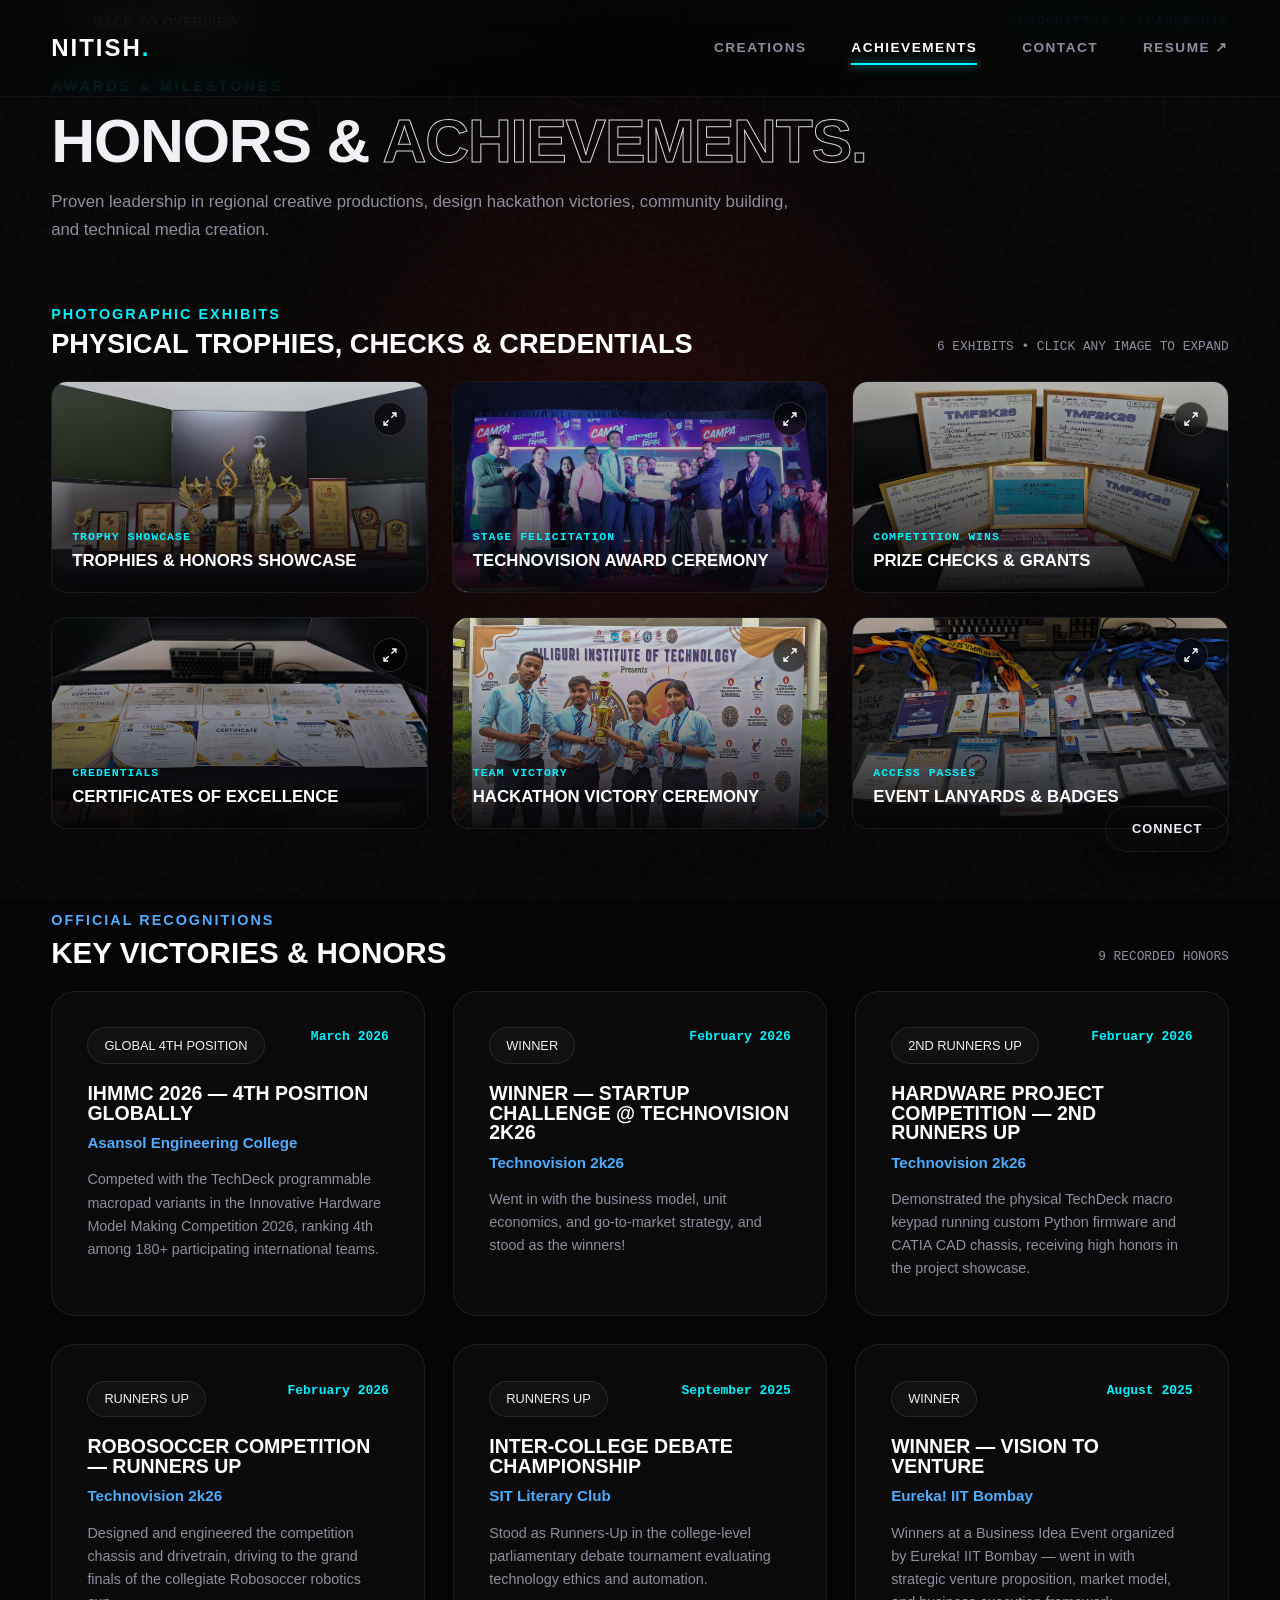
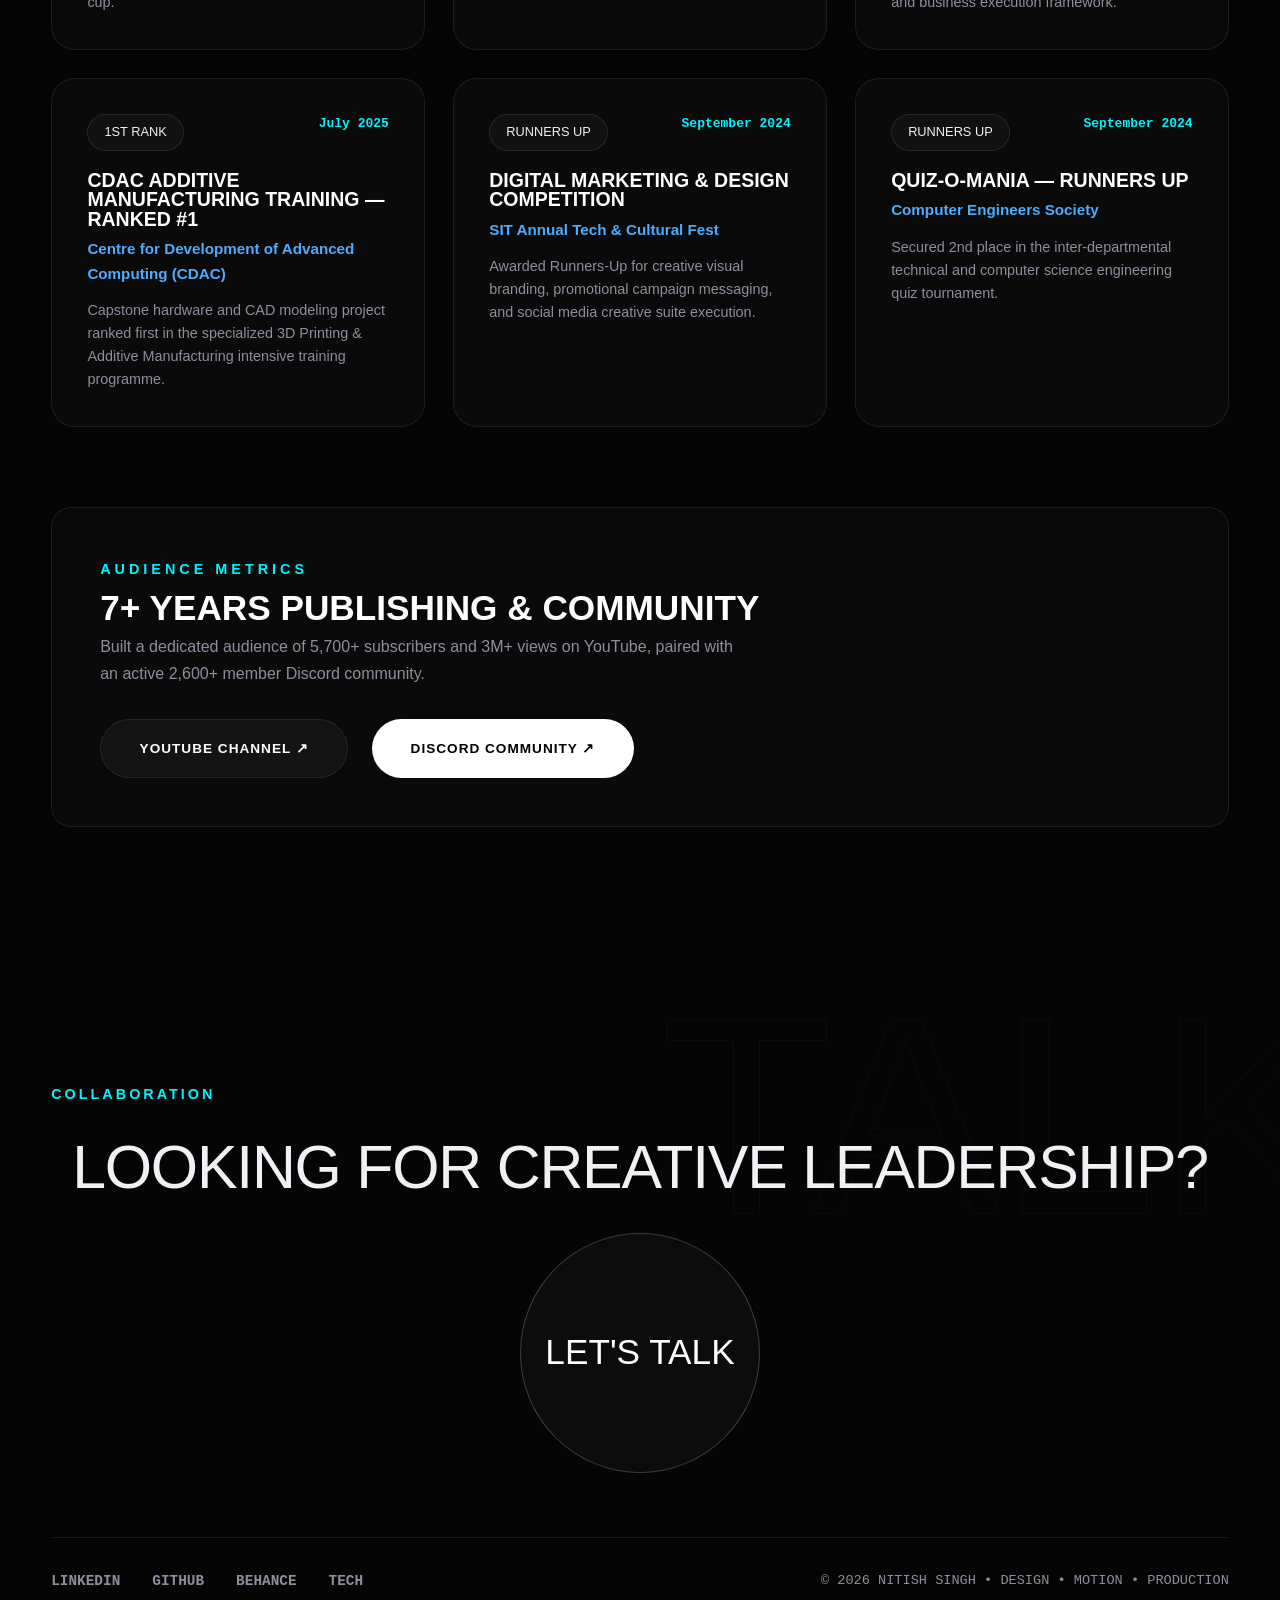
==== commit 12e514ee: "pseudoCompletion" ====
--- a/achievements/index.html
+++ b/achievements/index.html
@@ -6,15 +6,19 @@
     <meta name="viewport" content="width=device-width, initial-scale=1.0">
     <meta name="referrer" content="strict-origin-when-cross-origin">
     <title>Achievements & Recognition | Nitish Singh — Designer & Motion Artist</title>
-    <meta name="description" content="Design leadership, hackathon victories, community building milestones, and creative recognition of Nitish Singh.">
+    <meta name="description"
+        content="Design leadership, hackathon victories, community building milestones, and creative recognition of Nitish Singh.">
 
     <!-- Fonts -->
     <link rel="preconnect" href="https://fonts.googleapis.com">
     <link rel="preconnect" href="https://fonts.gstatic.com" crossorigin>
-    <link href="https://fonts.googleapis.com/css2?family=Cabinet+Grotesk:wght@700;800;900&family=Plus+Jakarta+Sans:wght@400;500;600;700&family=Syne:wght@700;800&display=swap" rel="stylesheet">
+    <link
+        href="https://fonts.googleapis.com/css2?family=Cabinet+Grotesk:wght@700;800;900&family=Plus+Jakarta+Sans:wght@400;500;600;700&family=Syne:wght@700;800&display=swap"
+        rel="stylesheet">
 
     <!-- Favicon -->
-    <link rel="icon" type="image/svg+xml" href="data:image/svg+xml,<svg xmlns='http://www.w3.org/2000/svg' viewBox='0 0 100 100'><rect width='100' height='100' rx='20' fill='%23050505'/><path d='M30 70V30L55 55V30H70V70L45 45V70H30Z' fill='%2300f2fe'/></svg>">
+    <link rel="icon" type="image/svg+xml"
+        href="data:image/svg+xml,<svg xmlns='http://www.w3.org/2000/svg' viewBox='0 0 100 100'><rect width='100' height='100' rx='20' fill='%23050505'/><path d='M30 70V30L55 55V30H70V70L45 45V70H30Z' fill='%2300f2fe'/></svg>">
     <link rel="icon" type="image/svg+xml" href="../favicon.svg">
 
     <!-- Styles -->
@@ -34,14 +38,16 @@
     <!-- Navigation Header -->
     <header class="navbar">
         <div class="nav-container">
-            <a href="../index.html" class="logo magnetic" data-magnetic-strength="10">NITISH<span class="dot">.</span></a>
+            <a href="../index.html" class="logo magnetic" data-magnetic-strength="10">NITISH<span
+                    class="dot">.</span></a>
 
             <nav class="desktop-nav">
                 <ul class="nav-links">
                     <li><a href="../works/index.html" class="hover-blur nav-item">Creations</a></li>
                     <li><a href="index.html" class="hover-blur nav-item is-active">Achievements</a></li>
                     <li><a href="../contact/index.html" class="hover-blur nav-item">Contact</a></li>
-                    <li><a href="https://drive.google.com/file/d/1DieFi6Mk-B6EoKDMg8yGlseBv7SV4-5v/view?usp=sharing" target="_blank" rel="noopener noreferrer" class="hover-blur nav-item">Resume ↗</a></li>
+                    <li><a href="https://drive.google.com/file/d/1DieFi6Mk-B6EoKDMg8yGlseBv7SV4-5v/view?usp=sharing"
+                            target="_blank" rel="noopener noreferrer" class="hover-blur nav-item">Resume ↗</a></li>
                 </ul>
             </nav>
 
@@ -59,7 +65,8 @@
         <a href="../works/index.html">Creations</a>
         <a href="index.html">Achievements</a>
         <a href="../contact/index.html">Contact</a>
-        <a href="https://drive.google.com/file/d/1DieFi6Mk-B6EoKDMg8yGlseBv7SV4-5v/view?usp=sharing" target="_blank" rel="noopener noreferrer">Resume ↗</a>
+        <a href="https://drive.google.com/file/d/1DieFi6Mk-B6EoKDMg8yGlseBv7SV4-5v/view?usp=sharing" target="_blank"
+            rel="noopener noreferrer">Resume ↗</a>
     </div>
 
     <main>
@@ -73,7 +80,8 @@
                     <a href="../index.html" class="back-btn-pill magnetic" data-magnetic-strength="15">
                         ← BACK TO OVERVIEW
                     </a>
-                    <span style="font-family: monospace; font-size: 0.85rem; color: var(--accent-cyan); letter-spacing: 1px;">
+                    <span
+                        style="font-family: monospace; font-size: 0.85rem; color: var(--accent-cyan); letter-spacing: 1px;">
                         RECOGNITION & LEADERSHIP
                     </span>
                 </div>
@@ -82,31 +90,175 @@
                 <div class="section-title">
                     <p class="greeting" style="color: var(--accent-cyan); letter-spacing: 3px;">AWARDS & MILESTONES</p>
                     <h1 class="display-sm">Honors & <span class="outline">Achievements.</span></h1>
-                    <p class="hero-desc" style="max-width: 760px; margin-top: 0.6rem; color: var(--text-muted); font-size: 1.05rem; line-height: 1.7;">
-                        Proven leadership in regional creative productions, design hackathon victories, community building, and technical media creation.
+                    <p class="hero-desc"
+                        style="max-width: 760px; margin-top: 0.6rem; color: var(--text-muted); font-size: 1.05rem; line-height: 1.7;">
+                        Proven leadership in regional creative productions, design hackathon victories, community
+                        building, and technical media creation.
                     </p>
                 </div>
 
-                <!-- Achievements Grid -->
-                <div class="achievements-grid" id="achievementsGridContainer" style="margin-top: 3.5rem;">
+                <!-- Awards Photographic Gallery Showcase -->
+                <div class="awards-gallery-wrap">
+                    <div class="awards-gallery-header">
+                        <div>
+                            <span class="greeting" style="color: var(--accent-cyan); letter-spacing: 2px;">PHOTOGRAPHIC
+                                EXHIBITS</span>
+                            <h3 style="font-size: 1.7rem; color: #fff; margin: 0.25rem 0 0;">Physical Trophies, Checks &
+                                Credentials</h3>
+                        </div>
+                        <span style="font-family: monospace; font-size: 0.8rem; color: var(--text-muted);">6 EXHIBITS •
+                            CLICK ANY IMAGE TO EXPAND</span>
+                    </div>
+
+                    <div class="awards-gallery-grid">
+                        <!-- Exhibit 1: Trophies Showcase -->
+                        <div class="award-gallery-card" onclick="openAwardsGallery(0)" style="cursor: pointer;">
+                            <img src="../_CreativeWorkCollection/Awards/1.jpg" alt="Trophies & Honors Showcase"
+                                loading="lazy">
+                            <div class="award-gallery-overlay">
+                                <div class="award-gallery-badge" aria-label="Expand photo">
+                                    <svg viewBox="0 0 24 24" width="16" height="16" stroke="currentColor"
+                                        stroke-width="2" fill="none">
+                                        <path d="M15 3h6v6M9 21H3v-6M21 3l-7 7M3 21l7-7" />
+                                    </svg>
+                                </div>
+                                <div class="award-gallery-info">
+                                    <span class="award-gallery-tag">TROPHY SHOWCASE</span>
+                                    <h4 class="award-gallery-title">Trophies & Honors Showcase</h4>
+                                </div>
+                            </div>
+                        </div>
+
+                        <!-- Exhibit 2: Technovision Award Ceremony -->
+                        <div class="award-gallery-card" onclick="openAwardsGallery(1)" style="cursor: pointer;">
+                            <img src="../_CreativeWorkCollection/Awards/6.jpeg"
+                                alt="Technovision Stage Felicitation — TMF2K26" loading="lazy">
+                            <div class="award-gallery-overlay">
+                                <div class="award-gallery-badge" aria-label="Expand photo">
+                                    <svg viewBox="0 0 24 24" width="16" height="16" stroke="currentColor"
+                                        stroke-width="2" fill="none">
+                                        <path d="M15 3h6v6M9 21H3v-6M21 3l-7 7M3 21l7-7" />
+                                    </svg>
+                                </div>
+                                <div class="award-gallery-info">
+                                    <span class="award-gallery-tag">STAGE FELICITATION</span>
+                                    <h4 class="award-gallery-title">Technovision Award Ceremony</h4>
+                                </div>
+                            </div>
+                        </div>
+
+                        <!-- Exhibit 3: Prize Checks -->
+                        <div class="award-gallery-card" onclick="openAwardsGallery(2)" style="cursor: pointer;">
+                            <img src="../_CreativeWorkCollection/Awards/2.jpg" alt="Prize Checks & Competition Grants"
+                                loading="lazy">
+                            <div class="award-gallery-overlay">
+                                <div class="award-gallery-badge" aria-label="Expand photo">
+                                    <svg viewBox="0 0 24 24" width="16" height="16" stroke="currentColor"
+                                        stroke-width="2" fill="none">
+                                        <path d="M15 3h6v6M9 21H3v-6M21 3l-7 7M3 21l7-7" />
+                                    </svg>
+                                </div>
+                                <div class="award-gallery-info">
+                                    <span class="award-gallery-tag">COMPETITION WINS</span>
+                                    <h4 class="award-gallery-title">Prize Checks & Grants</h4>
+                                </div>
+                            </div>
+                        </div>
+
+                        <!-- Exhibit 4: Certificates -->
+                        <div class="award-gallery-card" onclick="openAwardsGallery(3)" style="cursor: pointer;">
+                            <img src="../_CreativeWorkCollection/Awards/3.jpg"
+                                alt="Certificates of Excellence & Appreciation" loading="lazy">
+                            <div class="award-gallery-overlay">
+                                <div class="award-gallery-badge" aria-label="Expand photo">
+                                    <svg viewBox="0 0 24 24" width="16" height="16" stroke="currentColor"
+                                        stroke-width="2" fill="none">
+                                        <path d="M15 3h6v6M9 21H3v-6M21 3l-7 7M3 21l7-7" />
+                                    </svg>
+                                </div>
+                                <div class="award-gallery-info">
+                                    <span class="award-gallery-tag">CREDENTIALS</span>
+                                    <h4 class="award-gallery-title">Certificates of Excellence</h4>
+                                </div>
+                            </div>
+                        </div>
+
+                        <!-- Exhibit 5: Team Victory Ceremony -->
+                        <div class="award-gallery-card" onclick="openAwardsGallery(4)" style="cursor: pointer;">
+                            <img src="../_CreativeWorkCollection/Awards/5.jpg" alt="Hackathon Victory Ceremony"
+                                loading="lazy">
+                            <div class="award-gallery-overlay">
+                                <div class="award-gallery-badge" aria-label="Expand photo">
+                                    <svg viewBox="0 0 24 24" width="16" height="16" stroke="currentColor"
+                                        stroke-width="2" fill="none">
+                                        <path d="M15 3h6v6M9 21H3v-6M21 3l-7 7M3 21l7-7" />
+                                    </svg>
+                                </div>
+                                <div class="award-gallery-info">
+                                    <span class="award-gallery-tag">TEAM VICTORY</span>
+                                    <h4 class="award-gallery-title">Hackathon Victory Ceremony</h4>
+                                </div>
+                            </div>
+                        </div>
+
+                        <!-- Exhibit 6: Badges & Lanyards (ID Cards) -->
+                        <div class="award-gallery-card" onclick="openAwardsGallery(5)" style="cursor: pointer;">
+                            <img src="../_CreativeWorkCollection/Awards/4.jpg" alt="Event Passes, Credentials & Badges"
+                                loading="lazy">
+                            <div class="award-gallery-overlay">
+                                <div class="award-gallery-badge" aria-label="Expand photo">
+                                    <svg viewBox="0 0 24 24" width="16" height="16" stroke="currentColor"
+                                        stroke-width="2" fill="none">
+                                        <path d="M15 3h6v6M9 21H3v-6M21 3l-7 7M3 21l7-7" />
+                                    </svg>
+                                </div>
+                                <div class="award-gallery-info">
+                                    <span class="award-gallery-tag">ACCESS PASSES</span>
+                                    <h4 class="award-gallery-title">Event Lanyards & Badges</h4>
+                                </div>
+                            </div>
+                        </div>
+                    </div>
+                </div>
+
+                <!-- Section Header for the 9 Achievement Blocks -->
+                <div
+                    style="display: flex; justify-content: space-between; align-items: flex-end; margin-top: 5rem; margin-bottom: 1.5rem; flex-wrap: wrap; gap: 1rem;">
+                    <div>
+                        <p class="greeting" style="color: var(--accent-indigo); letter-spacing: 2px; margin: 0;">
+                            OFFICIAL RECOGNITIONS</p>
+                        <h2 style="font-size: 1.85rem; color: #fff; margin: 0.35rem 0 0;">Key Victories & Honors</h2>
+                    </div>
+                    <span style="font-family: monospace; font-size: 0.8rem; color: var(--text-muted);">9 RECORDED
+                        HONORS</span>
+                </div>
+
+                <!-- Achievements Grid (9 Blocks) -->
+                <div class="achievements-grid" id="achievementsGridContainer">
                     <!-- Populated dynamically via shared.js -->
                 </div>
 
                 <!-- Creator Journey Metric Banner -->
-                <div style="margin-top: 5rem; padding: 3rem; background: var(--glass-bg); border: 1px solid var(--glass-border); border-radius: 20px; backdrop-filter: blur(15px);">
-                    <div style="display: flex; justify-content: space-between; align-items: center; flex-wrap: wrap; gap: 2rem;">
+                <div
+                    style="margin-top: 5rem; padding: 3rem; background: var(--glass-bg); border: 1px solid var(--glass-border); border-radius: 20px; backdrop-filter: blur(15px);">
+                    <div
+                        style="display: flex; justify-content: space-between; align-items: center; flex-wrap: wrap; gap: 2rem;">
                         <div>
                             <span class="greeting" style="color: var(--accent-cyan); margin: 0;">AUDIENCE METRICS</span>
-                            <h3 style="font-size: 2.2rem; color: #fff; margin-top: 0.5rem; margin-bottom: 0.5rem;">7+ Years Publishing & Community</h3>
+                            <h3 style="font-size: 2.2rem; color: #fff; margin-top: 0.5rem; margin-bottom: 0.5rem;">7+
+                                Years Publishing & Community</h3>
                             <p style="color: var(--text-muted); max-width: 650px; line-height: 1.7;">
-                                Built a dedicated audience of 5,730+ subscribers and 3M+ views on YouTube, paired with an active 2,660+ member Discord community.
+                                Built a dedicated audience of 5,700+ subscribers and 3M+ views on YouTube, paired with
+                                an active 2,600+ member Discord community.
                             </p>
                         </div>
                         <div style="display: flex; gap: 1.5rem; flex-wrap: wrap;">
-                            <a href="https://www.youtube.com/technologyhell" target="_blank" class="btn secondary magnetic" data-magnetic-strength="15">
+                            <a href="https://www.youtube.com/technologyhell" target="_blank"
+                                class="btn secondary magnetic" data-magnetic-strength="15">
                                 <span class="btn-text">YOUTUBE CHANNEL ↗</span>
                             </a>
-                            <a href="https://discord.com/invite/6ME9TDt" target="_blank" class="btn primary magnetic" data-magnetic-strength="15">
+                            <a href="https://discord.com/invite/6ME9TDt" target="_blank" class="btn primary magnetic"
+                                data-magnetic-strength="15">
                                 <span class="btn-text">DISCORD COMMUNITY ↗</span>
                             </a>
                         </div>
@@ -127,10 +279,11 @@
 
                 <div class="footer-bottom">
                     <div class="socials">
-                        <a href="https://www.linkedin.com/in/nitishsinghslg/" target="_blank" class="hover-blur">LINKEDIN</a>
+                        <a href="https://www.linkedin.com/in/nitishsinghslg/" target="_blank"
+                            class="hover-blur">LINKEDIN</a>
                         <a href="https://github.com/TechnologyHell" target="_blank" class="hover-blur">GITHUB</a>
                         <a href="https://www.behance.net/technologyhell" target="_blank" class="hover-blur">BEHANCE</a>
-                        <a href="https://nitish.technologyhell.in/" target="_blank" class="hover-blur">TECH PORTFOLIO</a>
+                        <a href="https://nitish.technologyhell.in/" target="_blank" class="hover-blur">TECH</a>
                     </div>
                     <div class="copy" style="color: var(--text-muted); font-size: 0.85rem; font-family: monospace;">
                         &copy; 2026 NITISH SINGH • DESIGN &bull; MOTION &bull; PRODUCTION
@@ -141,13 +294,62 @@
     </main>
 
     <!-- Global Draggable Connect Quick Action Button (Persistent across reloads) -->
-    <a href="mailto:nitishsinghslg@gmail.com" id="draggable-btn" class="btn magnetic sm" data-magnetic-strength="20" aria-label="Connect with Nitish">
+    <a href="../contact/index.html" id="draggable-btn" class="btn magnetic sm" data-magnetic-strength="20"
+        aria-label="Connect with Nitish">
         <span class="btn-text">CONNECT</span>
     </a>
+
+    <!-- Lightbox Modal (High-Res Asset Previews) -->
+    <div id="lightboxModal" class="modal-overlay" role="dialog" aria-modal="true" aria-label="Asset Preview">
+        <button class="modal-close-btn" onclick="closeLightboxModal()" aria-label="Close modal">
+            <svg viewBox="0 0 24 24" width="22" height="22" stroke="currentColor" stroke-width="2" fill="none">
+                <path d="M18 6L6 18M6 6l12 12" />
+            </svg>
+        </button>
+
+        <div class="modal-container">
+            <div class="modal-image-view">
+                <button id="lightboxPrevBtn" class="modal-nav-arrow prev" onclick="prevLightboxSlide()"
+                    aria-label="Previous">
+                    <svg viewBox="0 0 24 24" width="22" height="22" stroke="currentColor" stroke-width="2" fill="none">
+                        <path d="M15 19l-7-7 7-7" />
+                    </svg>
+                </button>
+                <img id="lightboxMainImage" src="" alt="Artwork Preview">
+                <button id="lightboxNextBtn" class="modal-nav-arrow next" onclick="nextLightboxSlide()"
+                    aria-label="Next">
+                    <svg viewBox="0 0 24 24" width="22" height="22" stroke="currentColor" stroke-width="2" fill="none">
+                        <path d="M9 5l7 7-7 7" />
+                    </svg>
+                </button>
+            </div>
+
+            <div class="modal-body">
+                <div
+                    style="display: flex; justify-content: space-between; align-items: center; margin-bottom: 0.5rem; flex-wrap: wrap; gap: 0.5rem;">
+                    <span id="lightboxCategoryTag" class="project-tag"
+                        style="margin: 0; display: inline-block;">Category</span>
+                </div>
+                <h3 id="lightboxTitle" class="modal-title">Project Title</h3>
+                <p id="lightboxDescription" class="modal-desc">Project description</p>
+
+                <div
+                    style="display: flex; justify-content: space-between; align-items: center; flex-wrap: wrap; gap: 1rem; margin-top: 1rem;">
+                    <div id="lightboxTools" style="display: flex; flex-wrap: wrap; gap: 0.4rem;"></div>
+                    <a id="lightboxRawLink" href="#" target="_blank" class="btn sm secondary magnetic"
+                        data-magnetic-strength="15">
+                        <span class="btn-text">VIEW SOURCE FILE ↗</span>
+                    </a>
+                </div>
+
+                <div id="lightboxThumbStrip" class="modal-thumbs-strip"></div>
+            </div>
+        </div>
+    </div>
 
     <!-- Scripts -->
     <script src="../assets/portfolio-data.js"></script>
     <script src="../shared.js"></script>
 </body>
 
-</html>
+</html>
--- a/style.css
+++ b/style.css
@@ -66,12 +66,18 @@
     height: 65vw;
     border-radius: 50%;
     background: radial-gradient(circle, var(--neon-glow) 0%, transparent 65%);
-    filter: blur(95px);
+    filter: blur(80px);
     pointer-events: none !important;
     z-index: -1;
     top: 50%; left: 50%;
     transform: translate(-50%, -50%);
     opacity: 0.35;
+    will-change: transform;
+}
+
+body.modal-open #bg-glow,
+.modal-overlay.is-active ~ #bg-glow {
+    display: none !important;
 }
 
 /* Ambient Cursor Accent (Native Cursor Preserved) */
@@ -1115,6 +1121,114 @@
     font-size: 0.9rem;
     color: var(--text-muted);
     line-height: 1.6;
+}
+
+/* =========================================================
+   AWARDS PHOTO GALLERY SHOWCASE
+   ========================================================= */
+.awards-gallery-wrap {
+    margin-top: 3.5rem;
+}
+.awards-gallery-header {
+    display: flex;
+    justify-content: space-between;
+    align-items: flex-end;
+    margin-bottom: 1.5rem;
+    flex-wrap: wrap;
+    gap: 1rem;
+}
+.awards-gallery-grid {
+    display: grid;
+    grid-template-columns: repeat(3, 1fr);
+    gap: 1.5rem;
+}
+.award-gallery-card {
+    position: relative;
+    border-radius: 16px;
+    overflow: hidden;
+    background: #08080c;
+    border: 1px solid var(--glass-border);
+    aspect-ratio: 16 / 9;
+    cursor: pointer;
+    transition: transform 0.4s var(--ease-out-expo), border-color 0.3s ease, box-shadow 0.3s ease;
+}
+.award-gallery-card:hover {
+    transform: translateY(-4px);
+    border-color: rgba(0, 242, 254, 0.45);
+    box-shadow: 0 16px 36px rgba(0, 0, 0, 0.6), 0 0 24px rgba(0, 242, 254, 0.15);
+}
+.award-gallery-card img {
+    width: 100%;
+    height: 100%;
+    object-fit: cover;
+    display: block;
+    transition: transform 0.6s var(--ease-out-expo);
+}
+.award-gallery-card:hover img {
+    transform: scale(1.06);
+}
+.award-gallery-overlay {
+    position: absolute;
+    inset: 0;
+    background: linear-gradient(180deg, rgba(4, 4, 6, 0.1) 0%, rgba(4, 4, 6, 0.35) 45%, rgba(4, 4, 6, 0.95) 100%);
+    display: flex;
+    flex-direction: column;
+    justify-content: space-between;
+    padding: 1.25rem;
+    pointer-events: none;
+}
+.award-gallery-badge {
+    align-self: flex-end;
+    width: 34px;
+    height: 34px;
+    border-radius: 50%;
+    background: rgba(0, 0, 0, 0.6);
+    backdrop-filter: blur(8px);
+    border: 1px solid rgba(255, 255, 255, 0.15);
+    display: flex;
+    align-items: center;
+    justify-content: center;
+    color: #fff;
+    transition: background 0.3s ease, color 0.3s ease, transform 0.3s ease;
+}
+.award-gallery-card:hover .award-gallery-badge {
+    background: var(--accent-cyan);
+    color: #000;
+    transform: scale(1.1);
+}
+.award-gallery-info {
+    margin-top: auto;
+}
+.award-gallery-tag {
+    font-family: monospace;
+    font-size: 0.72rem;
+    font-weight: 700;
+    color: var(--accent-cyan);
+    letter-spacing: 1px;
+    text-transform: uppercase;
+    display: block;
+    margin-bottom: 0.25rem;
+}
+.award-gallery-title {
+    font-family: var(--font-heading);
+    font-size: 1.05rem;
+    font-weight: 700;
+    color: #fff;
+    margin: 0;
+    line-height: 1.3;
+}
+
+@media (max-width: 900px) {
+    .awards-gallery-grid {
+        grid-template-columns: repeat(2, 1fr);
+        gap: 1.25rem;
+    }
+}
+@media (max-width: 600px) {
+    .awards-gallery-grid {
+        grid-template-columns: 1fr;
+        gap: 1rem;
+    }
 }
 
 /* Selected Experience Timeline */
@@ -1381,8 +1495,8 @@
     position: fixed;
     top: 0; left: 0; width: 100vw; height: 100vh;
     background: rgba(4, 4, 6, 0.95);
-    backdrop-filter: blur(24px);
-    -webkit-backdrop-filter: blur(24px);
+    backdrop-filter: blur(12px);
+    -webkit-backdrop-filter: blur(12px);
     z-index: 100000;
     display: none;
     align-items: center;
@@ -1391,7 +1505,7 @@
     opacity: 0;
     visibility: hidden;
     pointer-events: none;
-    transition: opacity 0.3s var(--ease-out-expo), visibility 0.3s;
+    transition: opacity 0.25s ease, visibility 0.25s;
 }
 .modal-overlay.is-active {
     display: flex !important;
@@ -1399,8 +1513,7 @@
     visibility: visible !important;
     pointer-events: auto !important;
 }
-.modal-overlay:not(.is-active),
-.modal-overlay:not(.is-active) * {
+.modal-overlay:not(.is-active) {
     display: none !important;
     pointer-events: none !important;
     visibility: hidden !important;
